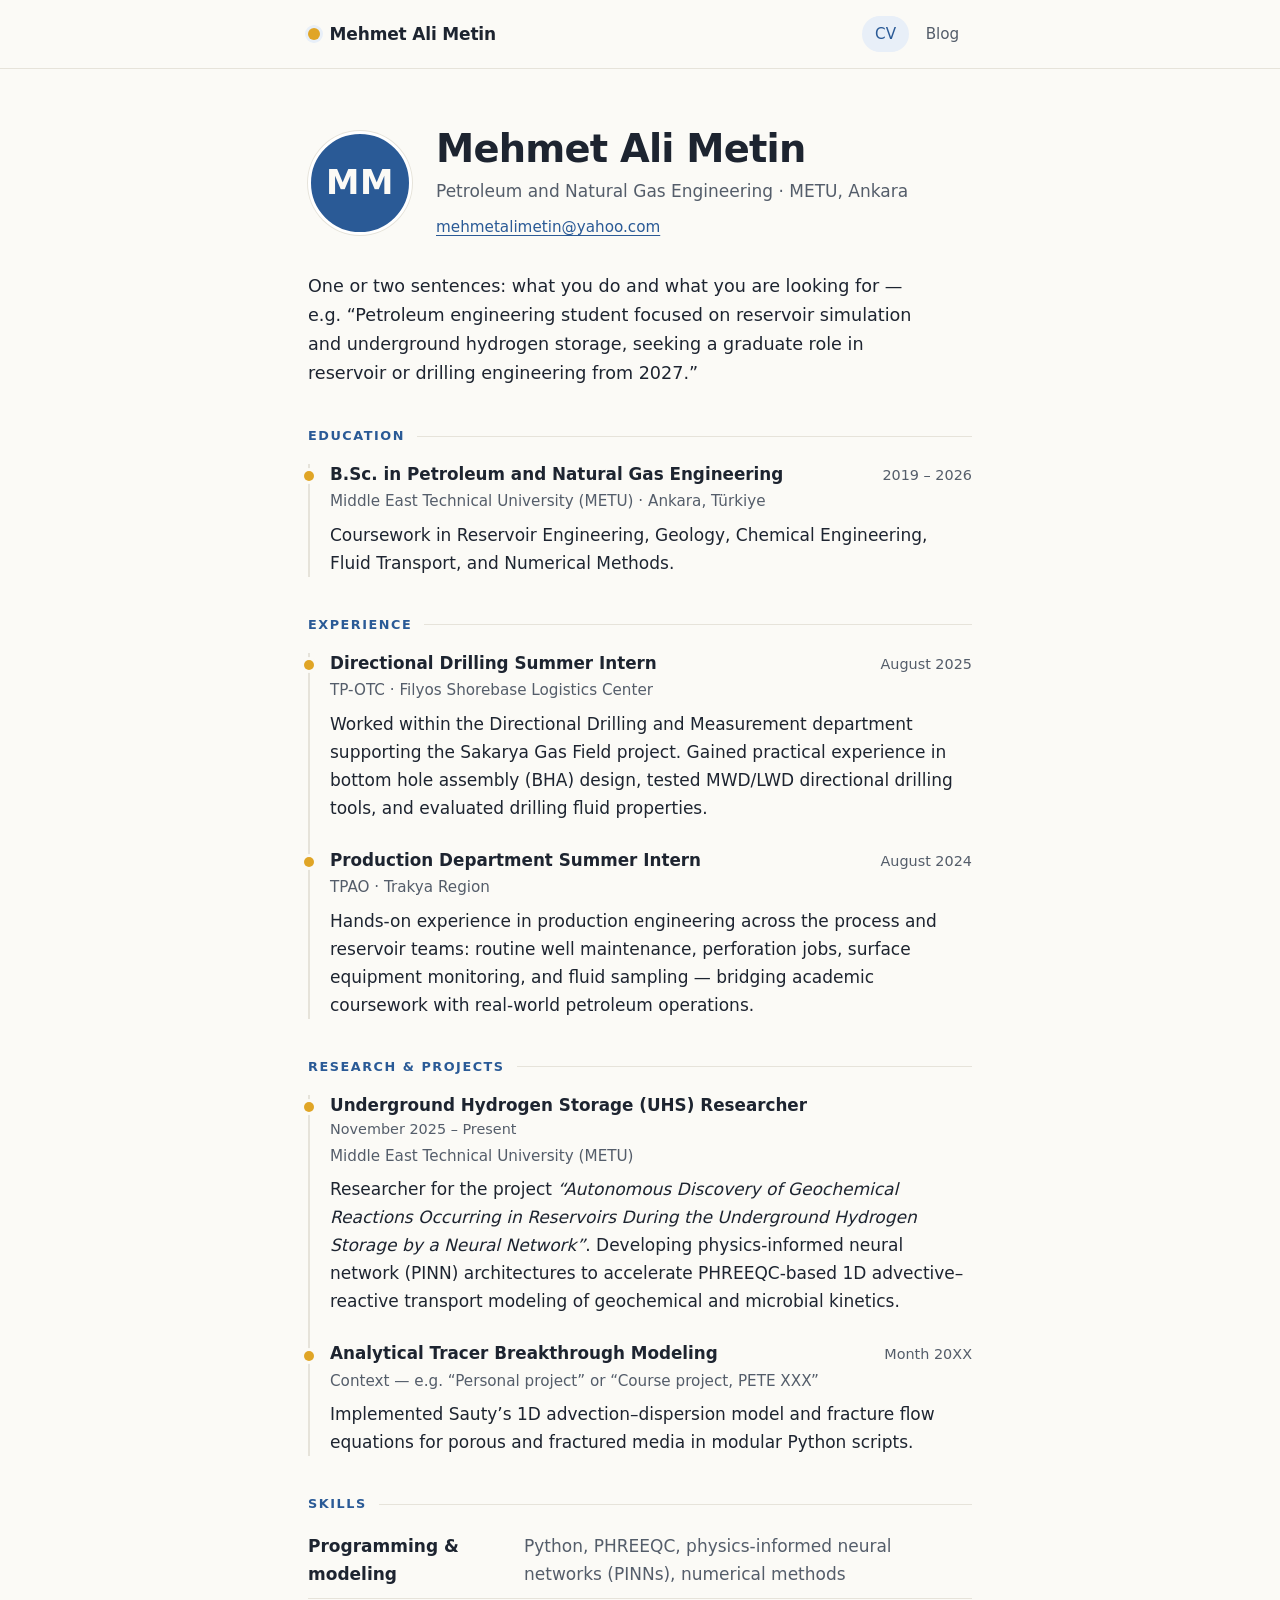
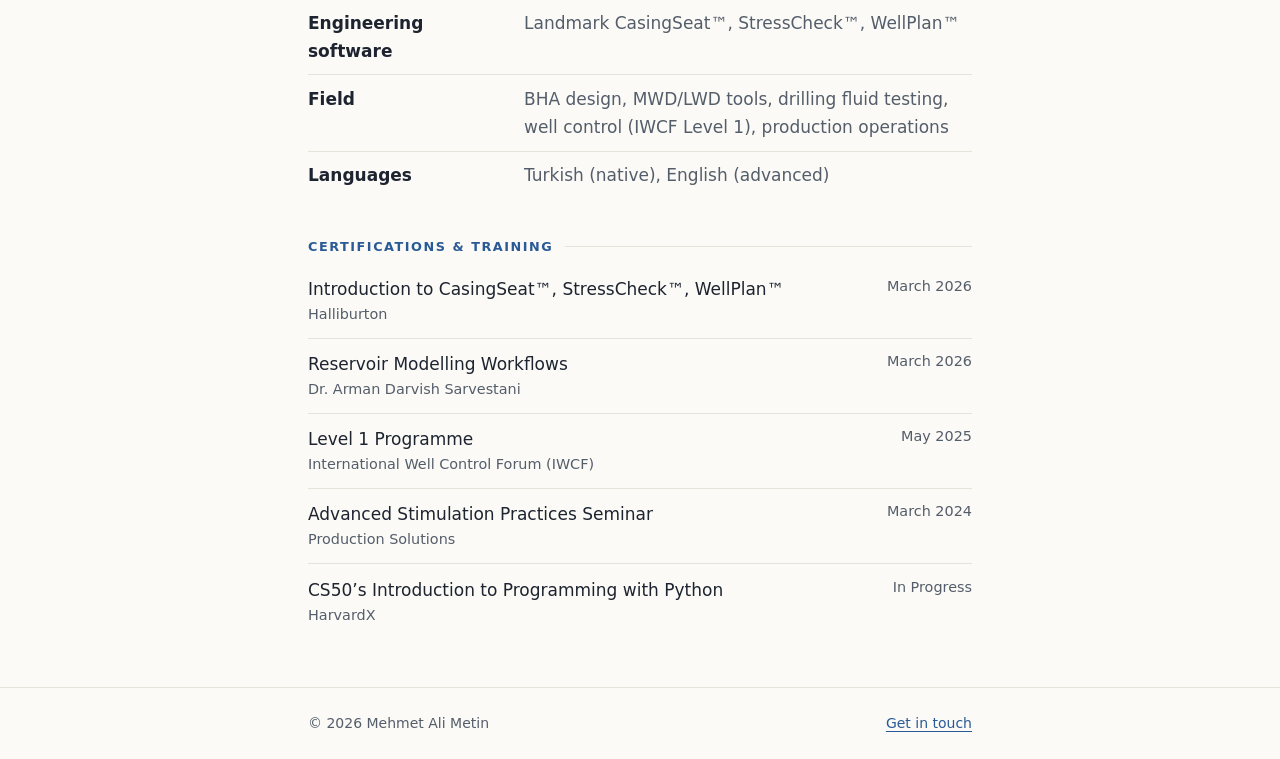
==== index.html @ e943f052 "Filled some of the placeholders" ====
<!DOCTYPE html>
<html lang="en">
<head>
  <meta charset="utf-8">
  <meta name="viewport" content="width=device-width, initial-scale=1">
  <title>Mehmet Ali Metin</title>
  <meta name="description" content="Mehmet Ali Metin — Petroleum and Natural Gas Engineering, METU. CV and blog.">
  <link rel="canonical" href="https://metinma.github.io/">
  <meta property="og:type" content="profile">
  <meta property="og:title" content="Mehmet Ali Metin">
  <meta property="og:description" content="Petroleum and Natural Gas Engineering, METU. CV and blog.">
  <meta property="og:url" content="https://metinma.github.io/">
  <meta property="og:site_name" content="Mehmet Ali Metin">
  <meta name="twitter:card" content="summary">
  <meta name="color-scheme" content="light dark">
  <meta name="theme-color" content="#fbfaf6" media="(prefers-color-scheme: light)">
  <meta name="theme-color" content="#10141b" media="(prefers-color-scheme: dark)">
  <link rel="icon" type="image/svg+xml" href="assets/icon.svg">
  <link rel="alternate" type="application/rss+xml" title="Mehmet Ali Metin — Blog" href="blog/feed.xml">
  <link rel="stylesheet" href="style.css">
</head>
<body>
  <a class="skip-link" href="#main">Skip to content</a>

  <header class="site-header">
    <div class="wrap">
      <a class="brand" href="./">Mehmet Ali Metin</a>
      <nav class="site-nav" aria-label="Main">
        <ul>
          <li><a href="./" aria-current="page">CV</a></li>
          <li><a href="blog/">Blog</a></li>
        </ul>
      </nav>
    </div>
  </header>

  <!--
    PLACEHOLDERS: every element with class="todo" still needs your
    information. The class has no visual effect; it only marks what is left.
    Fill the text in, then delete the word "todo" from its class.
    Search this file for "todo".
  -->

  <main id="main" class="wrap">

    <section class="profile" aria-label="Profile">
      <!-- TODO (photo): put a square headshot at assets/headshot.jpg, then
           replace the <div class="avatar ..."> below with:
           <img class="avatar" src="assets/headshot.jpg" alt="" width="104" height="104"> -->
      <div class="avatar avatar-initials todo" aria-hidden="true">MM</div>
      <div>
        <h1>Mehmet Ali Metin</h1>
        <p class="role">Petroleum and Natural Gas Engineering · METU, Ankara</p>
        <ul class="contact">
          <li><a href="mailto:mehmetalimetin@yahoo.com">mehmetalimetin@yahoo.com</a></li>
        </ul>
      </div>
    </section>

    <p class="summary todo">One or two sentences: what you do and what you are looking for — e.g. “Petroleum engineering student focused on reservoir simulation and underground hydrogen storage, seeking a graduate role in reservoir or drilling engineering from 2027.”</p>

    <section class="cv-section" id="education">
      <h2>Education</h2>
      <ol class="entries">
        <li class="entry">
          <div class="entry-head">
            <h3>B.Sc. in Petroleum and Natural Gas Engineering</h3>
            <span class="meta todo">2019 – 2026</span>
          </div>
          <p class="org">Middle East Technical University (METU) · Ankara, Türkiye</p>
          <p>Coursework in Reservoir Engineering, Geology, Chemical Engineering, Fluid Transport, and Numerical Methods.</p>
        </li>
      </ol>
    </section>

    <section class="cv-section" id="experience">
      <h2>Experience</h2>
      <ol class="entries">
        <li class="entry">
          <div class="entry-head">
            <h3>Directional Drilling Summer Intern</h3>
            <span class="meta">August 2025</span>
          </div>
          <p class="org">TP-OTC · Filyos Shorebase Logistics Center</p>
          <p>Worked within the Directional Drilling and Measurement department supporting the Sakarya Gas Field project. Gained practical experience in bottom hole assembly (BHA) design, tested MWD/LWD directional drilling tools, and evaluated drilling fluid properties.</p>
        </li>
        <li class="entry">
          <div class="entry-head">
            <h3>Production Department Summer Intern</h3>
            <span class="meta">August 2024</span>
          </div>
          <p class="org">TPAO · Trakya Region</p>
          <p>Hands-on experience in production engineering across the process and reservoir teams: routine well maintenance, perforation jobs, surface equipment monitoring, and fluid sampling — bridging academic coursework with real-world petroleum operations.</p>
        </li>
      </ol>
    </section>

    <section class="cv-section" id="research">
      <h2>Research &amp; Projects</h2>
      <ol class="entries">
        <li class="entry">
          <div class="entry-head">
            <h3>Underground Hydrogen Storage (UHS) Researcher</h3>
            <span class="meta todo">November 2025 – Present</span>
          </div>
          <p class="org">Middle East Technical University (METU)</p>
          <p>Researcher for the project <em>“Autonomous Discovery of Geochemical Reactions Occurring in Reservoirs During the Underground Hydrogen Storage by a Neural Network”</em>. Developing physics-informed neural network (PINN) architectures to accelerate PHREEQC-based 1D advective–reactive transport modeling of geochemical and microbial kinetics.</p>
        </li>
        <li class="entry">
          <div class="entry-head">
            <h3>Analytical Tracer Breakthrough Modeling</h3>
            <span class="meta todo">Month 20XX</span>
          </div>
          <p class="org todo">Context — e.g. “Personal project” or “Course project, PETE XXX”</p>
          <p>Implemented Sauty’s 1D advection–dispersion model and fracture flow equations for porous and fractured media in modular Python scripts.</p>
        </li>
      </ol>
    </section>

    <section class="cv-section" id="skills">
      <h2>Skills</h2>
      <!-- Pre-filled from the rest of this CV. Check, add, remove. -->
      <dl class="skills">
        <div>
          <dt>Programming &amp; modeling</dt>
          <dd>Python, PHREEQC, physics-informed neural networks (PINNs), numerical methods</dd>
        </div>
        <div>
          <dt>Engineering software</dt>
          <dd>Landmark CasingSeat™, StressCheck™, WellPlan™</dd>
        </div>
        <div>
          <dt>Field</dt>
          <dd>BHA design, MWD/LWD tools, drilling fluid testing, well control (IWCF Level 1), production operations</dd>
        </div>
        <div class="todo">
          <dt>Languages</dt>
          <dd>Turkish (native), English (advanced)</dd>
        </div>
      </dl>
    </section>

    <section class="cv-section" id="certifications">
      <h2>Certifications &amp; Training</h2>
      <ul class="plain-list">
        <li>
          <span>Introduction to CasingSeat™, StressCheck™, WellPlan™ <span class="sub">Halliburton</span></span>
          <span class="meta">March 2026</span>
        </li>
        <li>
          <span>Reservoir Modelling Workflows <span class="sub">Dr. Arman Darvish Sarvestani</span></span>
          <span class="meta">March 2026</span>
        </li>
        <li>
          <span>Level 1 Programme <span class="sub">International Well Control Forum (IWCF)</span></span>
          <span class="meta">May 2025</span>
        </li>
        <li>
          <span>Advanced Stimulation Practices Seminar <span class="sub">Production Solutions</span></span>
          <span class="meta">March 2024</span>
        </li>
        <li>
          <span>CS50’s Introduction to Programming with Python <span class="sub">HarvardX</span></span>
          <span class="meta">In Progress</span>
        </li>
      </ul>
    </section>

  </main>

  <footer class="site-footer">
    <div class="wrap">
      <p>© 2026 Mehmet Ali Metin</p>
      <p><a href="mailto:mehmetalimetin@yahoo.com">Get in touch</a></p>
    </div>
  </footer>
</body>
</html>
---- style.css ----
/* ==========================================================================
   Mehmet Ali Metin — personal site
   One stylesheet for every page. Plain CSS, no build step.

   Palette: taken from the sunflower-field photo.
     sky   — links, accents, headings rules
     sun   — small highlights (timeline dots, markers)
     paper/ink — warm neutrals for background and text
   Light and dark values follow the visitor's system setting.
   ========================================================================== */

:root {
  color-scheme: light dark;

  /* Light palette */
  --bg:        #fbfaf6;  /* warm paper */
  --surface:   #ffffff;
  --ink:       #1d2430;  /* main text */
  --muted:     #545d6a;  /* secondary text */
  --line:      #e6e3da;  /* borders, rules */
  --accent:    #2a5a96;  /* sky blue */
  --accent-bg: #e8eff8;  /* tinted sky for hovers/chips */
  --sun:       #e0a526;  /* sunflower gold */

  --font-sans: system-ui, -apple-system, "Segoe UI", Roboto, "Helvetica Neue", Arial, sans-serif;
  --font-serif: Charter, "Bitstream Charter", "Sitka Text", Cambria, Georgia, serif;
  --font-mono: ui-monospace, "SF Mono", Menlo, Consolas, monospace;

  --measure: 44rem;      /* max content width */
  --radius: 10px;
}

@media (prefers-color-scheme: dark) {
  :root {
    --bg:        #10141b;
    --surface:   #161c25;
    --ink:       #e6e9ee;
    --muted:     #9ba5b3;
    --line:      #273140;
    --accent:    #7fb0ec;
    --accent-bg: #1c2a3d;
    --sun:       #f2c14e;
  }
}

/* ---------- Base ---------- */

*, *::before, *::after { box-sizing: border-box; }

html {
  -webkit-text-size-adjust: 100%;
  text-size-adjust: 100%;
}

body {
  margin: 0;
  background: var(--bg);
  color: var(--ink);
  font-family: var(--font-sans);
  font-size: 1.0625rem;          /* 17px */
  line-height: 1.65;
  min-height: 100vh;
  display: flex;
  flex-direction: column;
}

img { max-width: 100%; height: auto; display: block; }

a {
  color: var(--accent);
  text-decoration-thickness: 1px;
  text-underline-offset: 0.18em;
}
a:hover { text-decoration-thickness: 2px; }

:focus-visible {
  outline: 2px solid var(--accent);
  outline-offset: 3px;
  border-radius: 3px;
}

h1, h2, h3 { line-height: 1.25; margin: 0; color: var(--ink); }

::selection { background: var(--sun); color: #1d2430; }

.skip-link {
  position: absolute;
  left: -999px;
  top: 0.5rem;
  background: var(--surface);
  padding: 0.5rem 0.75rem;
  border-radius: var(--radius);
}
.skip-link:focus { left: 0.5rem; }

/* ---------- Layout ---------- */

.wrap {
  width: 100%;
  max-width: var(--measure);
  margin-inline: auto;
  padding-inline: 1.25rem;
}

main { flex: 1; padding-block: 1rem 3rem; }

/* ---------- Site header / nav ---------- */

.site-header {
  border-bottom: 1px solid var(--line);
}

.site-header .wrap {
  display: flex;
  align-items: center;
  justify-content: space-between;
  gap: 1rem;
  padding-block: 1rem;
}

.brand {
  display: inline-flex;
  align-items: center;
  gap: 0.6rem;
  font-weight: 650;
  color: var(--ink);
  text-decoration: none;
  letter-spacing: -0.01em;
}
.brand::before {
  content: "";
  width: 0.75rem;
  height: 0.75rem;
  border-radius: 50%;
  background: var(--sun);
  box-shadow: 0 0 0 3px var(--accent-bg);
}

.site-nav ul {
  display: flex;
  gap: 0.25rem;
  list-style: none;
  margin: 0;
  padding: 0;
}

.site-nav a {
  display: block;
  padding: 0.35rem 0.8rem;
  border-radius: 999px;
  color: var(--muted);
  text-decoration: none;
  font-size: 0.95rem;
  font-weight: 500;
}
.site-nav a:hover { color: var(--ink); background: var(--accent-bg); }
.site-nav a[aria-current="page"] {
  color: var(--accent);
  background: var(--accent-bg);
}

/* ---------- Footer ---------- */

.site-footer {
  border-top: 1px solid var(--line);
  color: var(--muted);
  font-size: 0.875rem;
}
.site-footer .wrap {
  display: flex;
  flex-wrap: wrap;
  justify-content: space-between;
  gap: 0.5rem 1.5rem;
  padding-block: 1.5rem;
}
.site-footer p { margin: 0; }

/* ---------- CV: profile ---------- */

.profile {
  display: flex;
  align-items: center;
  gap: 1.5rem;
  padding-block: 2.5rem 1.5rem;
}

.avatar {
  width: 104px;
  height: 104px;
  border-radius: 50%;
  object-fit: cover;
  flex-shrink: 0;
  border: 3px solid var(--surface);
  box-shadow: 0 0 0 1px var(--line);
}

/* Fallback when there is no photo: initials on the brand colors */
.avatar-initials {
  display: grid;
  place-items: center;
  background: var(--accent);
  color: var(--bg);
  font-size: 2.1rem;
  font-weight: 700;
  letter-spacing: 0.02em;
}

.profile h1 {
  font-size: clamp(1.8rem, 5vw, 2.4rem);
  font-weight: 700;
  letter-spacing: -0.02em;
}

.profile .role {
  margin: 0.25rem 0 0.6rem;
  color: var(--muted);
}

.contact {
  display: flex;
  flex-wrap: wrap;
  gap: 0.25rem 1rem;
  list-style: none;
  margin: 0;
  padding: 0;
  font-size: 0.95rem;
}

.summary {
  margin: 0.5rem 0 0;
  font-size: 1.1rem;
  max-width: 38rem;
}

/* ---------- CV: sections ---------- */

.cv-section { margin-top: 2.5rem; }

.cv-section > h2,
.section-title {
  display: flex;
  align-items: center;
  gap: 0.75rem;
  font-size: 0.8rem;
  font-weight: 650;
  text-transform: uppercase;
  letter-spacing: 0.12em;
  color: var(--accent);
  margin-bottom: 1.25rem;
}
.cv-section > h2::after,
.section-title::after {
  content: "";
  flex: 1;
  height: 1px;
  background: var(--line);
}

/* Timeline of entries */
.entries {
  list-style: none;
  margin: 0;
  padding: 0 0 0 1.25rem;
  border-left: 2px solid var(--line);
}

.entry {
  position: relative;
  margin-bottom: 1.75rem;
}
.entry:last-child { margin-bottom: 0; }
.entry::before {
  content: "";
  position: absolute;
  left: calc(-1.25rem - 6px);
  top: 0.45rem;
  width: 10px;
  height: 10px;
  border-radius: 50%;
  background: var(--sun);
  box-shadow: 0 0 0 3px var(--bg);
}

.entry-head {
  display: flex;
  flex-wrap: wrap;
  justify-content: space-between;
  align-items: baseline;
  gap: 0.15rem 1rem;
}

.entry h3 { font-size: 1.05rem; font-weight: 650; }

.entry .meta {
  color: var(--muted);
  font-size: 0.9rem;
  white-space: nowrap;
}

.entry .org {
  margin: 0.1rem 0 0.4rem;
  color: var(--muted);
  font-size: 0.95rem;
}

.entry p { margin: 0.4rem 0 0; }

/* Certifications */
.plain-list {
  list-style: none;
  margin: 0;
  padding: 0;
}
.plain-list li {
  display: flex;
  flex-wrap: wrap;
  justify-content: space-between;
  gap: 0 1rem;
  padding-block: 0.7rem;
  border-bottom: 1px solid var(--line);
}
.plain-list li:first-child { padding-top: 0; }
.plain-list li:last-child { border-bottom: 0; }
.plain-list .meta { color: var(--muted); font-size: 0.9rem; white-space: nowrap; }
.plain-list .sub  { display: block; color: var(--muted); font-size: 0.9rem; }

/* Skills */
.skills { margin: 0; }
.skills > div {
  display: grid;
  grid-template-columns: 12rem 1fr;
  gap: 0.25rem 1.5rem;
  padding-block: 0.6rem;
  border-bottom: 1px solid var(--line);
}
.skills > div:first-child { padding-top: 0; }
.skills > div:last-child { border-bottom: 0; }
.skills dt { font-weight: 600; }
.skills dd { margin: 0; color: var(--muted); }

/* ---------- Blog: index ---------- */

.page-intro { padding-block: 2.5rem 0.5rem; }
.page-intro h1 {
  font-size: clamp(1.8rem, 5vw, 2.4rem);
  letter-spacing: -0.02em;
}
.page-intro p { color: var(--muted); margin: 0.5rem 0 0; }

.post-list {
  list-style: none;
  margin: 2rem 0 0;
  padding: 0;
}

.post-card {
  display: block;
  padding: 1.1rem 1.25rem;
  margin-bottom: 0.9rem;
  background: var(--surface);
  border: 1px solid var(--line);
  border-radius: var(--radius);
  color: inherit;
  text-decoration: none;
  transition: border-color 0.15s ease, transform 0.15s ease;
}
.post-card:hover {
  border-color: var(--accent);
  transform: translateY(-1px);
}
.post-card h2 {
  font-size: 1.15rem;
  font-weight: 650;
  color: var(--accent);
}
.post-card time { display: block; color: var(--muted); font-size: 0.875rem; margin-top: 0.15rem; }
.post-card p { margin: 0.5rem 0 0; color: var(--muted); }

/* ---------- Blog: post ---------- */

.post-header { padding-block: 2.5rem 1.5rem; border-bottom: 1px solid var(--line); }
.post-header h1 {
  font-size: clamp(1.8rem, 5.5vw, 2.6rem);
  letter-spacing: -0.02em;
}
.post-header .meta { color: var(--muted); margin: 0.6rem 0 0; font-size: 0.95rem; }

.prose {
  font-family: var(--font-serif);
  font-size: 1.15rem;
  line-height: 1.75;
  padding-top: 1.5rem;
  overflow-wrap: break-word;
}
.prose > * { margin-block: 0; }
.prose > * + * { margin-top: 1.1em; }
.prose h2, .prose h3 {
  font-family: var(--font-sans);
  margin-top: 2em;
}
.prose h2 { font-size: 1.4rem; }
.prose h3 { font-size: 1.15rem; }
.prose li + li { margin-top: 0.35em; }
.prose blockquote {
  margin-inline: 0;
  padding: 0.2em 0 0.2em 1.1em;
  border-left: 3px solid var(--sun);
  color: var(--muted);
  font-style: italic;
}
.prose code {
  font-family: var(--font-mono);
  font-size: 0.85em;
  background: var(--accent-bg);
  padding: 0.1em 0.35em;
  border-radius: 4px;
}
.prose pre {
  font-family: var(--font-mono);
  font-size: 0.85rem;
  line-height: 1.55;
  background: var(--surface);
  border: 1px solid var(--line);
  border-radius: var(--radius);
  padding: 1rem;
  overflow-x: auto;
}
.prose pre code { background: none; padding: 0; font-size: inherit; }
.prose img, .prose figure { margin-inline: 0; border-radius: var(--radius); }
.prose figcaption { color: var(--muted); font-size: 0.9rem; font-family: var(--font-sans); margin-top: 0.4rem; }
.prose hr { border: 0; border-top: 1px solid var(--line); margin-block: 2em; }

.back-link {
  display: inline-block;
  margin-top: 3rem;
  font-size: 0.95rem;
  text-decoration: none;
}
.back-link:hover { text-decoration: underline; }

/* ---------- Small screens ---------- */

@media (max-width: 560px) {
  body { font-size: 1rem; }
  .profile {
    flex-direction: column;
    align-items: flex-start;
    gap: 1rem;
    padding-top: 2rem;
  }
  .avatar { width: 88px; height: 88px; }
  .avatar-initials { font-size: 1.8rem; }
  .entry .meta, .plain-list .meta { white-space: normal; }
  .plain-list li { flex-direction: column; }
  .skills > div { grid-template-columns: 1fr; }
  .prose { font-size: 1.08rem; }
}

/* ---------- 404 ---------- */

.not-found { padding-block: 4rem; }
.not-found .code {
  font-size: 0.85rem;
  font-weight: 650;
  letter-spacing: 0.12em;
  color: var(--accent);
  margin: 0 0 0.5rem;
}
.not-found h1 { font-size: clamp(1.8rem, 5vw, 2.4rem); letter-spacing: -0.02em; }
.not-found p { color: var(--muted); }

.feed-link { font-size: 0.9rem; }

/* ---------- Motion preference ---------- */

@media (prefers-reduced-motion: reduce) {
  * { transition: none !important; }
}

/* ---------- Print (CV as PDF) ---------- */

@media print {
  :root {
    --bg: #fff; --surface: #fff; --ink: #000; --muted: #333;
    --line: #ccc; --accent: #000; --accent-bg: #fff; --sun: #888;
  }
  body { font-size: 10.5pt; }
  .site-header, .site-footer, .skip-link { display: none; }
  .avatar-initials { background: #fff; color: #000; border: 1px solid #000; }
  .wrap { max-width: none; padding: 0; }
  main { padding: 0; }
  .profile { padding-top: 0; }
  .cv-section { margin-top: 1.25rem; }
  .cv-section > h2 { break-after: avoid; }
  .entry { break-inside: avoid; }
  a { color: inherit; text-decoration: none; }
}
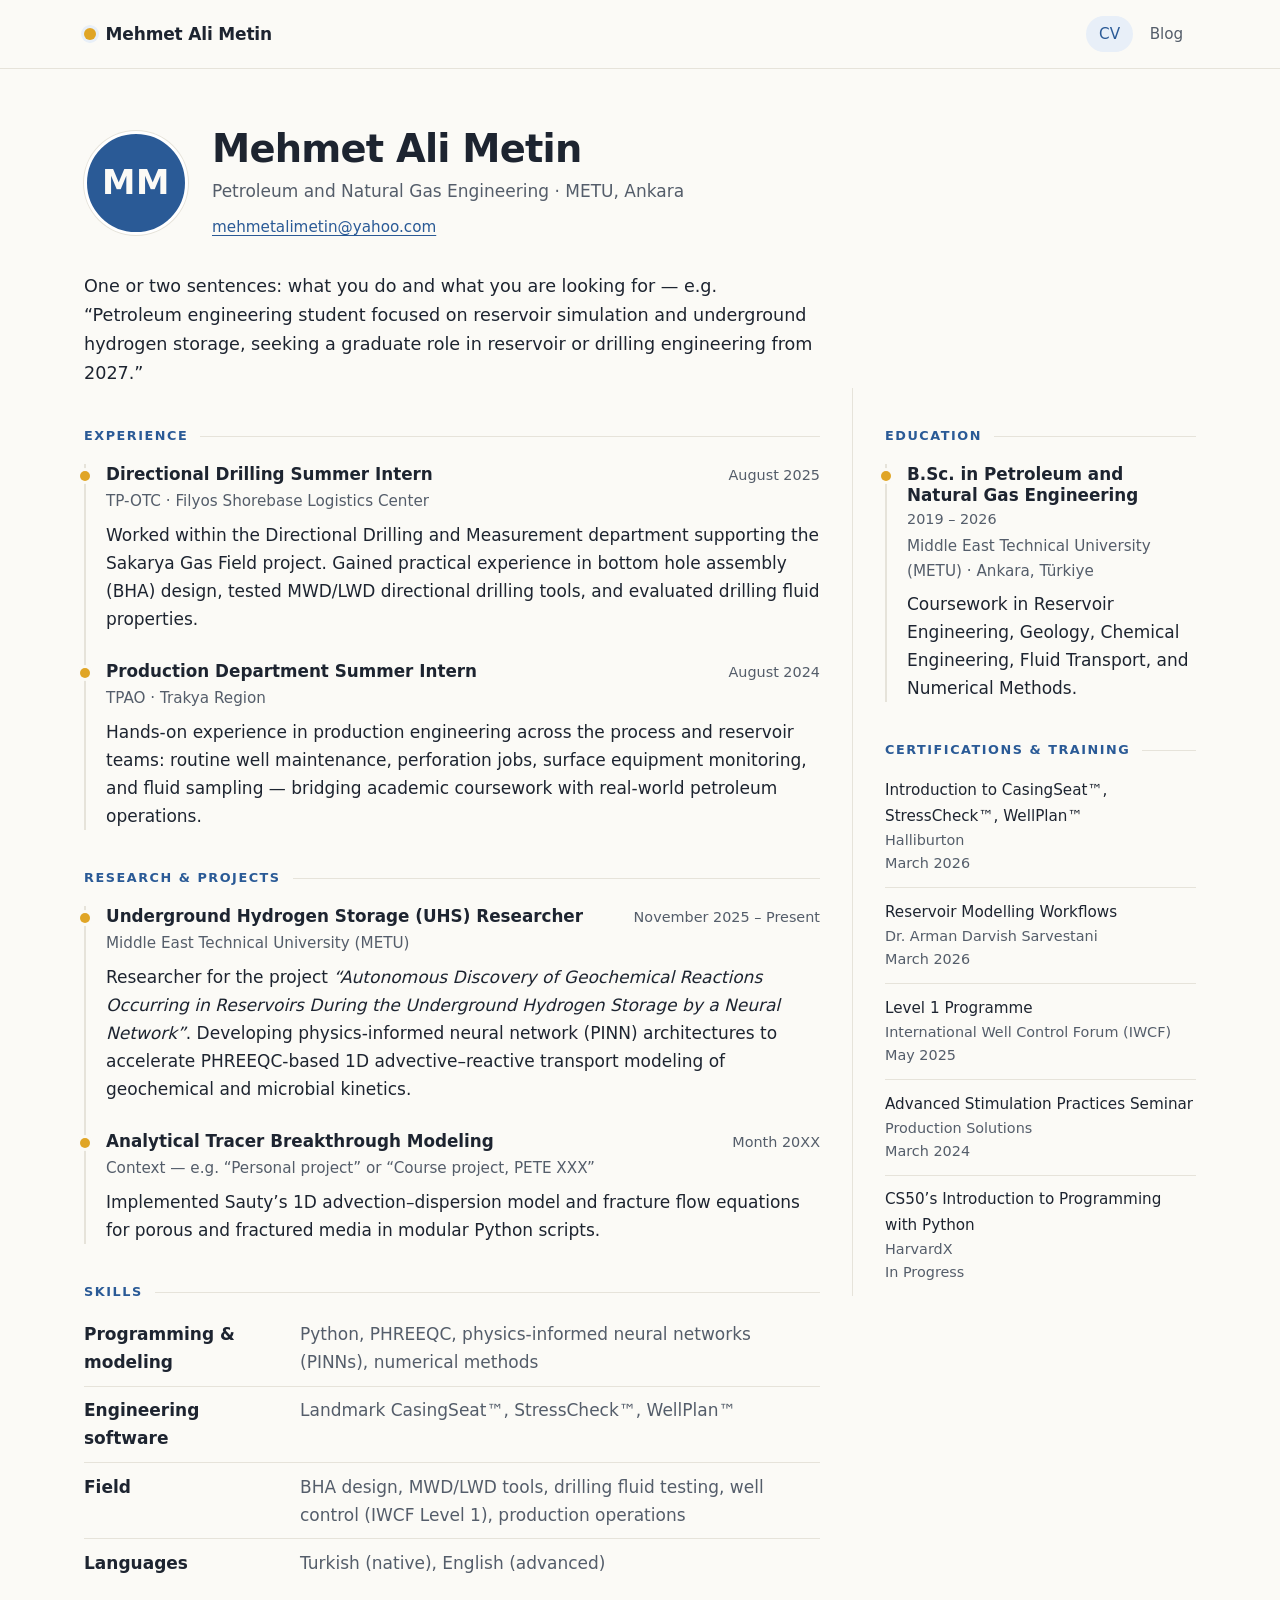
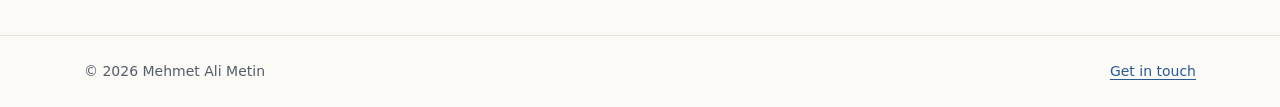
==== commit 93022efe: "Two-column CV on wide screens and a one-page print layout - From 960px wide: main column (Experience" ====
--- a/index.html
+++ b/index.html
@@ -19,7 +19,7 @@
   <link rel="alternate" type="application/rss+xml" title="Mehmet Ali Metin — Blog" href="blog/feed.xml">
   <link rel="stylesheet" href="style.css">
 </head>
-<body>
+<body class="page-cv">
   <a class="skip-link" href="#main">Skip to content</a>
 
   <header class="site-header">
@@ -59,112 +59,120 @@
 
     <p class="summary todo">One or two sentences: what you do and what you are looking for — e.g. “Petroleum engineering student focused on reservoir simulation and underground hydrogen storage, seeking a graduate role in reservoir or drilling engineering from 2027.”</p>
 
-    <section class="cv-section" id="education">
-      <h2>Education</h2>
-      <ol class="entries">
-        <li class="entry">
-          <div class="entry-head">
-            <h3>B.Sc. in Petroleum and Natural Gas Engineering</h3>
-            <span class="meta todo">2019 – 2026</span>
-          </div>
-          <p class="org">Middle East Technical University (METU) · Ankara, Türkiye</p>
-          <p>Coursework in Reservoir Engineering, Geology, Chemical Engineering, Fluid Transport, and Numerical Methods.</p>
-        </li>
-      </ol>
-    </section>
+    <div class="cv-body">
+      <div class="cv-main">
 
-    <section class="cv-section" id="experience">
-      <h2>Experience</h2>
-      <ol class="entries">
-        <li class="entry">
-          <div class="entry-head">
-            <h3>Directional Drilling Summer Intern</h3>
-            <span class="meta">August 2025</span>
-          </div>
-          <p class="org">TP-OTC · Filyos Shorebase Logistics Center</p>
-          <p>Worked within the Directional Drilling and Measurement department supporting the Sakarya Gas Field project. Gained practical experience in bottom hole assembly (BHA) design, tested MWD/LWD directional drilling tools, and evaluated drilling fluid properties.</p>
-        </li>
-        <li class="entry">
-          <div class="entry-head">
-            <h3>Production Department Summer Intern</h3>
-            <span class="meta">August 2024</span>
-          </div>
-          <p class="org">TPAO · Trakya Region</p>
-          <p>Hands-on experience in production engineering across the process and reservoir teams: routine well maintenance, perforation jobs, surface equipment monitoring, and fluid sampling — bridging academic coursework with real-world petroleum operations.</p>
-        </li>
-      </ol>
-    </section>
+        <section class="cv-section" id="experience">
+          <h2>Experience</h2>
+          <ol class="entries">
+            <li class="entry">
+              <div class="entry-head">
+                <h3>Directional Drilling Summer Intern</h3>
+                <span class="meta">August 2025</span>
+              </div>
+              <p class="org">TP-OTC · Filyos Shorebase Logistics Center</p>
+              <p>Worked within the Directional Drilling and Measurement department supporting the Sakarya Gas Field project. Gained practical experience in bottom hole assembly (BHA) design, tested MWD/LWD directional drilling tools, and evaluated drilling fluid properties.</p>
+            </li>
+            <li class="entry">
+              <div class="entry-head">
+                <h3>Production Department Summer Intern</h3>
+                <span class="meta">August 2024</span>
+              </div>
+              <p class="org">TPAO · Trakya Region</p>
+              <p>Hands-on experience in production engineering across the process and reservoir teams: routine well maintenance, perforation jobs, surface equipment monitoring, and fluid sampling — bridging academic coursework with real-world petroleum operations.</p>
+            </li>
+          </ol>
+        </section>
 
-    <section class="cv-section" id="research">
-      <h2>Research &amp; Projects</h2>
-      <ol class="entries">
-        <li class="entry">
-          <div class="entry-head">
-            <h3>Underground Hydrogen Storage (UHS) Researcher</h3>
-            <span class="meta todo">November 2025 – Present</span>
-          </div>
-          <p class="org">Middle East Technical University (METU)</p>
-          <p>Researcher for the project <em>“Autonomous Discovery of Geochemical Reactions Occurring in Reservoirs During the Underground Hydrogen Storage by a Neural Network”</em>. Developing physics-informed neural network (PINN) architectures to accelerate PHREEQC-based 1D advective–reactive transport modeling of geochemical and microbial kinetics.</p>
-        </li>
-        <li class="entry">
-          <div class="entry-head">
-            <h3>Analytical Tracer Breakthrough Modeling</h3>
-            <span class="meta todo">Month 20XX</span>
-          </div>
-          <p class="org todo">Context — e.g. “Personal project” or “Course project, PETE XXX”</p>
-          <p>Implemented Sauty’s 1D advection–dispersion model and fracture flow equations for porous and fractured media in modular Python scripts.</p>
-        </li>
-      </ol>
-    </section>
+        <section class="cv-section" id="research">
+          <h2>Research &amp; Projects</h2>
+          <ol class="entries">
+            <li class="entry">
+              <div class="entry-head">
+                <h3>Underground Hydrogen Storage (UHS) Researcher</h3>
+                <span class="meta todo">November 2025 – Present</span>
+              </div>
+              <p class="org">Middle East Technical University (METU)</p>
+              <p>Researcher for the project <em>“Autonomous Discovery of Geochemical Reactions Occurring in Reservoirs During the Underground Hydrogen Storage by a Neural Network”</em>. Developing physics-informed neural network (PINN) architectures to accelerate PHREEQC-based 1D advective–reactive transport modeling of geochemical and microbial kinetics.</p>
+            </li>
+            <li class="entry">
+              <div class="entry-head">
+                <h3>Analytical Tracer Breakthrough Modeling</h3>
+                <span class="meta todo">Month 20XX</span>
+              </div>
+              <p class="org todo">Context — e.g. “Personal project” or “Course project, PETE XXX”</p>
+              <p>Implemented Sauty’s 1D advection–dispersion model and fracture flow equations for porous and fractured media in modular Python scripts.</p>
+            </li>
+          </ol>
+        </section>
 
-    <section class="cv-section" id="skills">
-      <h2>Skills</h2>
-      <!-- Pre-filled from the rest of this CV. Check, add, remove. -->
-      <dl class="skills">
-        <div>
-          <dt>Programming &amp; modeling</dt>
-          <dd>Python, PHREEQC, physics-informed neural networks (PINNs), numerical methods</dd>
-        </div>
-        <div>
-          <dt>Engineering software</dt>
-          <dd>Landmark CasingSeat™, StressCheck™, WellPlan™</dd>
-        </div>
-        <div>
-          <dt>Field</dt>
-          <dd>BHA design, MWD/LWD tools, drilling fluid testing, well control (IWCF Level 1), production operations</dd>
-        </div>
-        <div class="todo">
-          <dt>Languages</dt>
-          <dd>Turkish (native), English (advanced)</dd>
-        </div>
-      </dl>
-    </section>
+        <section class="cv-section" id="skills">
+          <h2>Skills</h2>
+          <!-- Pre-filled from the rest of this CV. Check, add, remove. -->
+          <dl class="skills">
+            <div>
+              <dt>Programming &amp; modeling</dt>
+              <dd>Python, PHREEQC, physics-informed neural networks (PINNs), numerical methods</dd>
+            </div>
+            <div>
+              <dt>Engineering software</dt>
+              <dd>Landmark CasingSeat™, StressCheck™, WellPlan™</dd>
+            </div>
+            <div>
+              <dt>Field</dt>
+              <dd>BHA design, MWD/LWD tools, drilling fluid testing, well control (IWCF Level 1), production operations</dd>
+            </div>
+            <div class="todo">
+              <dt>Languages</dt>
+              <dd>Turkish (native), English (advanced)</dd>
+            </div>
+          </dl>
+        </section>
+      </div>
 
-    <section class="cv-section" id="certifications">
-      <h2>Certifications &amp; Training</h2>
-      <ul class="plain-list">
-        <li>
-          <span>Introduction to CasingSeat™, StressCheck™, WellPlan™ <span class="sub">Halliburton</span></span>
-          <span class="meta">March 2026</span>
-        </li>
-        <li>
-          <span>Reservoir Modelling Workflows <span class="sub">Dr. Arman Darvish Sarvestani</span></span>
-          <span class="meta">March 2026</span>
-        </li>
-        <li>
-          <span>Level 1 Programme <span class="sub">International Well Control Forum (IWCF)</span></span>
-          <span class="meta">May 2025</span>
-        </li>
-        <li>
-          <span>Advanced Stimulation Practices Seminar <span class="sub">Production Solutions</span></span>
-          <span class="meta">March 2024</span>
-        </li>
-        <li>
-          <span>CS50’s Introduction to Programming with Python <span class="sub">HarvardX</span></span>
-          <span class="meta">In Progress</span>
-        </li>
-      </ul>
-    </section>
+      <aside class="cv-side" aria-label="Education and certifications">
+
+        <section class="cv-section" id="education">
+          <h2>Education</h2>
+          <ol class="entries">
+            <li class="entry">
+              <div class="entry-head">
+                <h3>B.Sc. in Petroleum and Natural Gas Engineering</h3>
+                <span class="meta todo">2019 – 2026</span>
+              </div>
+              <p class="org">Middle East Technical University (METU) · Ankara, Türkiye</p>
+              <p>Coursework in Reservoir Engineering, Geology, Chemical Engineering, Fluid Transport, and Numerical Methods.</p>
+            </li>
+          </ol>
+        </section>
+
+        <section class="cv-section" id="certifications">
+          <h2>Certifications &amp; Training</h2>
+          <ul class="plain-list">
+            <li>
+              <span>Introduction to CasingSeat™, StressCheck™, WellPlan™ <span class="sub">Halliburton</span></span>
+              <span class="meta">March 2026</span>
+            </li>
+            <li>
+              <span>Reservoir Modelling Workflows <span class="sub">Dr. Arman Darvish Sarvestani</span></span>
+              <span class="meta">March 2026</span>
+            </li>
+            <li>
+              <span>Level 1 Programme <span class="sub">International Well Control Forum (IWCF)</span></span>
+              <span class="meta">May 2025</span>
+            </li>
+            <li>
+              <span>Advanced Stimulation Practices Seminar <span class="sub">Production Solutions</span></span>
+              <span class="meta">March 2024</span>
+            </li>
+            <li>
+              <span>CS50’s Introduction to Programming with Python <span class="sub">HarvardX</span></span>
+              <span class="meta">In Progress</span>
+            </li>
+          </ul>
+        </section>
+      </aside>
+    </div>
 
   </main>
 
--- a/style.css
+++ b/style.css
@@ -337,6 +337,42 @@
 .skills > div:last-child { border-bottom: 0; }
 .skills dt { font-weight: 600; }
 .skills dd { margin: 0; color: var(--muted); }
+
+/* ---------- CV: two-column layout ----------
+   Phones and narrow windows: one column, sections in reading order
+   (Education, Experience, Research, Skills, Certifications).
+   Wide screens and print: main column (Experience, Research, Skills) beside
+   a sidebar (Education, Certifications). */
+
+.cv-body { display: flex; flex-direction: column; }
+.cv-main, .cv-side { display: contents; }
+#education      { order: 1; }
+#experience     { order: 2; }
+#research       { order: 3; }
+#skills         { order: 4; }
+#certifications { order: 5; }
+
+/* Sidebar content stacks instead of sitting side by side */
+.cv-side .plain-list li { flex-direction: column; }
+.cv-side .plain-list li { font-size: 0.95rem; }
+.cv-side .entry .meta { white-space: normal; }
+
+@media (min-width: 960px) {
+  .page-cv .wrap { max-width: 72rem; }
+  .cv-body {
+    display: grid;
+    grid-template-columns: minmax(0, 1fr) 20rem;
+    gap: 0 3.5rem;
+    align-items: start;
+  }
+  .cv-main, .cv-side { display: block; }
+  .cv-side {
+    border-left: 1px solid var(--line);
+    padding-left: 2rem;
+    margin-left: -1.5rem;
+  }
+  .summary { max-width: 46rem; }
+}
 
 /* ---------- Blog: index ---------- */
 
@@ -477,21 +513,48 @@
   * { transition: none !important; }
 }
 
-/* ---------- Print (CV as PDF) ---------- */
+/* ---------- Print (CV as PDF): one A4 page, two columns ---------- */
+
+@page { size: A4; margin: 12mm 13mm; }
 
 @media print {
+  .skills > div { grid-template-columns: 11rem 1fr; }
   :root {
     --bg: #fff; --surface: #fff; --ink: #000; --muted: #333;
-    --line: #ccc; --accent: #000; --accent-bg: #fff; --sun: #888;
+    --line: #bbb; --accent: #000; --accent-bg: #fff; --sun: #777;
   }
-  body { font-size: 10.5pt; }
+  html { font-size: 9.2pt; }
+  body { font-size: 1rem; line-height: 1.42; min-height: 0; display: block; }
   .site-header, .site-footer, .skip-link { display: none; }
-  .avatar-initials { background: #fff; color: #000; border: 1px solid #000; }
-  .wrap { max-width: none; padding: 0; }
+  .wrap, .page-cv .wrap { max-width: none; padding: 0; }
   main { padding: 0; }
-  .profile { padding-top: 0; }
-  .cv-section { margin-top: 1.25rem; }
-  .cv-section > h2 { break-after: avoid; }
-  .entry { break-inside: avoid; }
   a { color: inherit; text-decoration: none; }
-}
+
+  .profile { padding: 0 0 0.6rem; gap: 1.1rem; flex-direction: row; align-items: center; }
+  .avatar { width: 64px; height: 64px; border: 0; box-shadow: none; }
+  .avatar-initials { background: #fff; color: #000; border: 1px solid #000; font-size: 1.5rem; }
+  .profile h1 { font-size: 2rem; }
+  .profile .role { margin: 0.1rem 0 0.2rem; }
+  .summary { font-size: 1.05rem; max-width: none; margin: 0; }
+
+  .cv-body {
+    display: grid;
+    grid-template-columns: minmax(0, 1fr) 33%;
+    gap: 0 1.6rem;
+    align-items: start;
+  }
+  .cv-main, .cv-side { display: block; }
+  .cv-side { border-left: 1px solid var(--line); padding-left: 1.1rem; margin-left: -0.5rem; }
+
+  .cv-section { margin-top: 1rem; }
+  .cv-section > h2 { margin-bottom: 0.55rem; font-size: 0.85rem; break-after: avoid; }
+  .entries { padding-left: 0.9rem; }
+  .entry { margin-bottom: 0.8rem; break-inside: avoid; }
+  .entry::before { left: calc(-0.9rem - 5px); top: 0.35rem; width: 8px; height: 8px; box-shadow: none; }
+  .entry h3 { font-size: 1.05rem; }
+  .entry .org { margin: 0 0 0.15rem; font-size: 0.95rem; }
+  .entry p { margin-top: 0.15rem; }
+  .entry .meta, .plain-list .meta, .plain-list .sub { font-size: 0.9rem; }
+
+  .skills > div, .plain-list li { padding-block: 0.35rem; }
+}
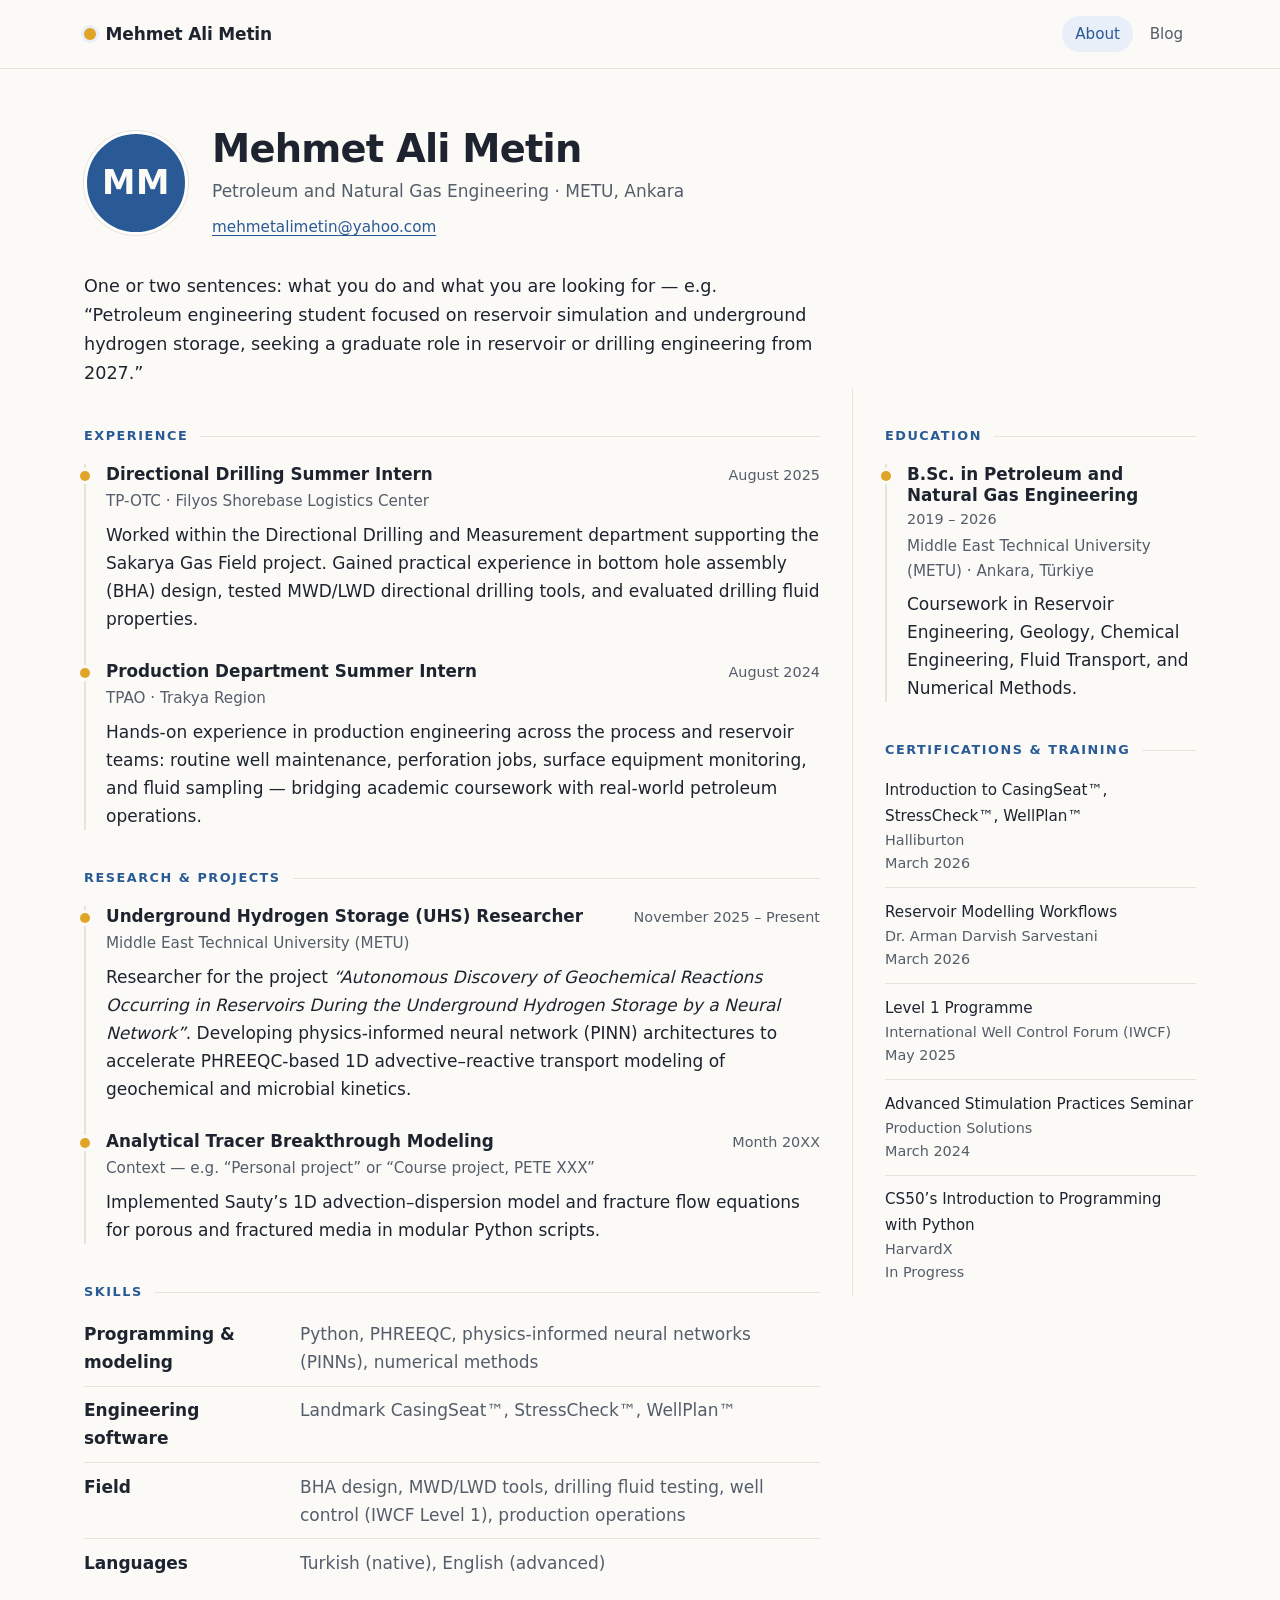
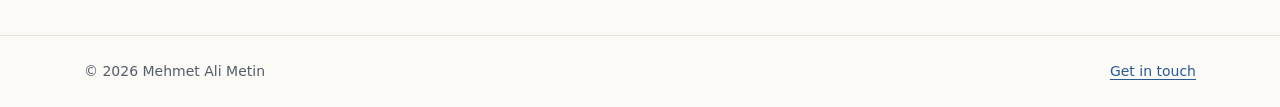
==== commit 72ef3768: "Rename the CV page to About in the menu The page is laid out as a CV but serves as the site's About " ====
--- a/index.html
+++ b/index.html
@@ -27,7 +27,7 @@
       <a class="brand" href="./">Mehmet Ali Metin</a>
       <nav class="site-nav" aria-label="Main">
         <ul>
-          <li><a href="./" aria-current="page">CV</a></li>
+          <li><a href="./" aria-current="page">About</a></li>
           <li><a href="blog/">Blog</a></li>
         </ul>
       </nav>
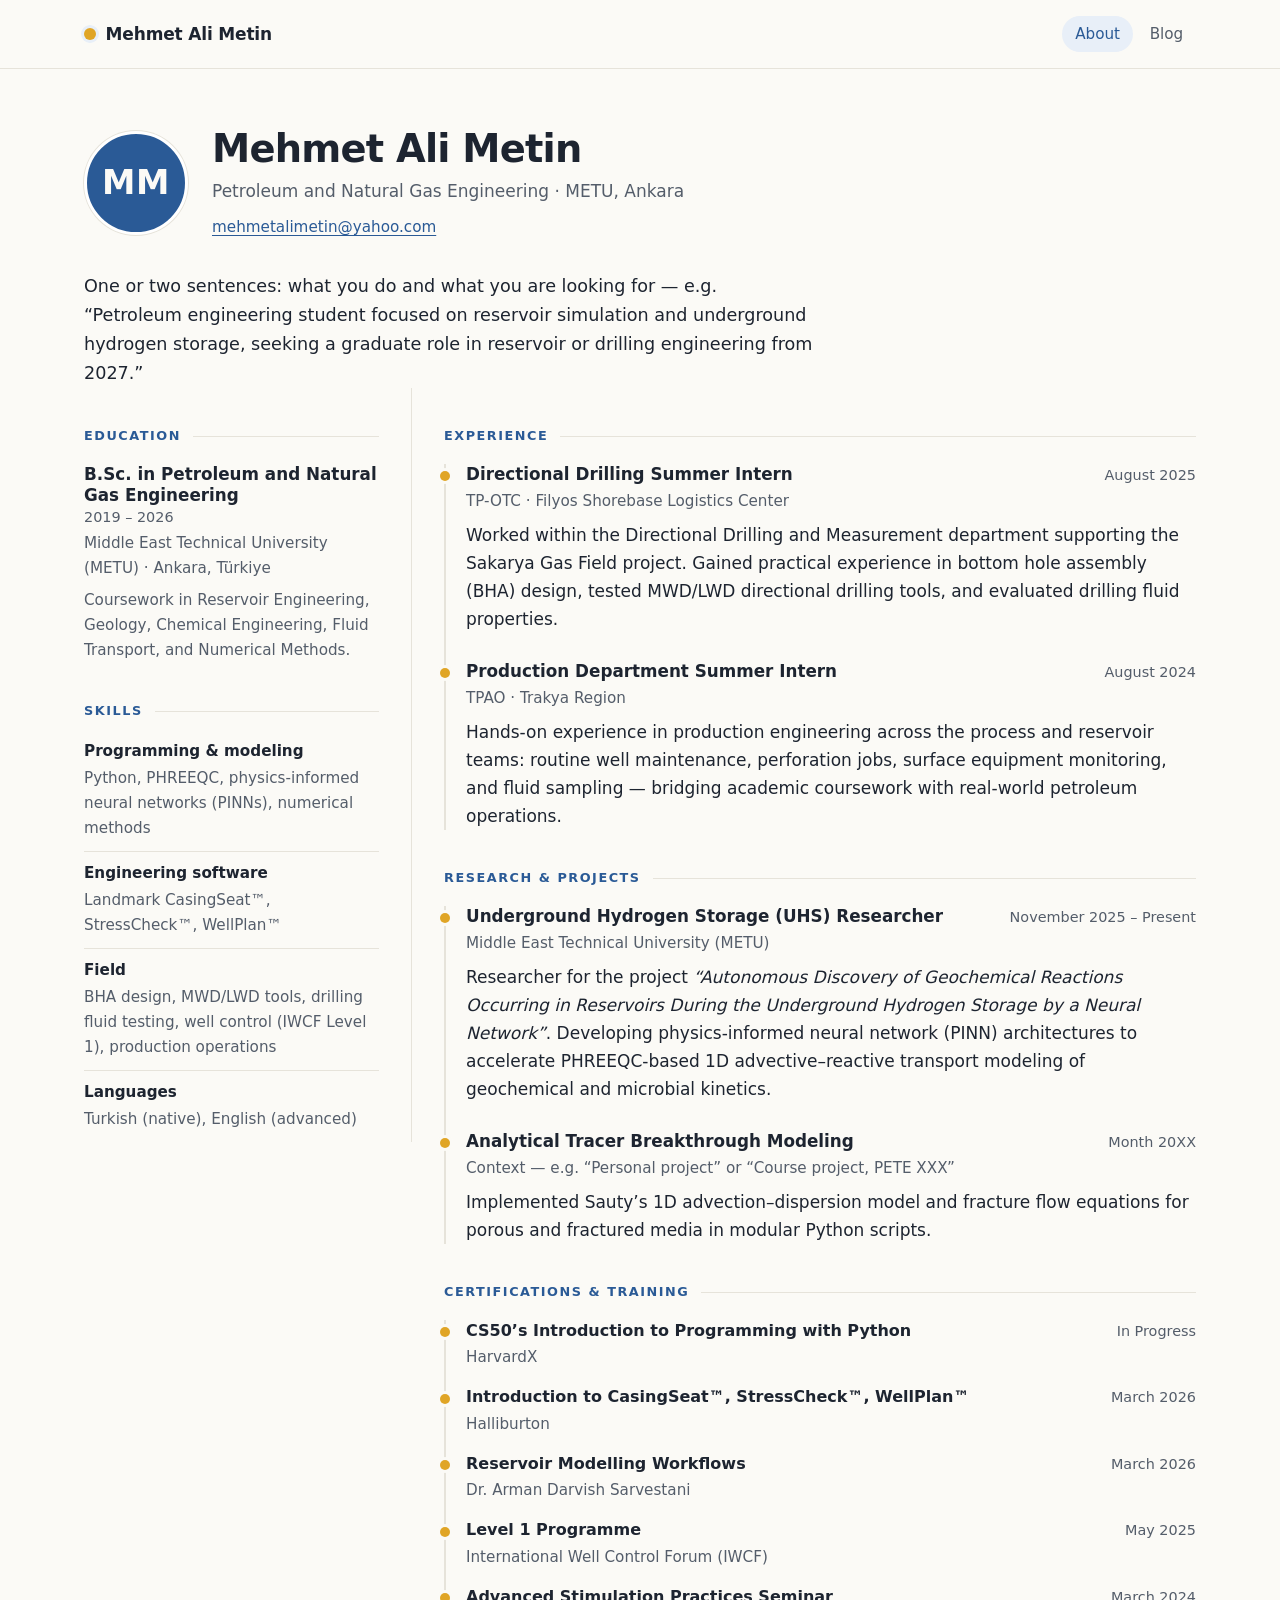
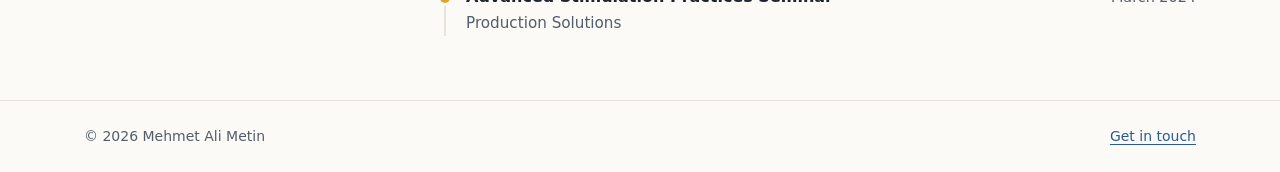
==== commit e7507235: "Swap Skills and Certifications; move the sidebar to the left - Main column is now one timeline: Expe" ====
--- a/index.html
+++ b/index.html
@@ -60,48 +60,18 @@
     <p class="summary todo">One or two sentences: what you do and what you are looking for — e.g. “Petroleum engineering student focused on reservoir simulation and underground hydrogen storage, seeking a graduate role in reservoir or drilling engineering from 2027.”</p>
 
     <div class="cv-body">
-      <div class="cv-main">
-
-        <section class="cv-section" id="experience">
-          <h2>Experience</h2>
+      <aside class="cv-side" aria-label="Education and skills">
+
+        <section class="cv-section" id="education">
+          <h2>Education</h2>
           <ol class="entries">
             <li class="entry">
               <div class="entry-head">
-                <h3>Directional Drilling Summer Intern</h3>
-                <span class="meta">August 2025</span>
-              </div>
-              <p class="org">TP-OTC · Filyos Shorebase Logistics Center</p>
-              <p>Worked within the Directional Drilling and Measurement department supporting the Sakarya Gas Field project. Gained practical experience in bottom hole assembly (BHA) design, tested MWD/LWD directional drilling tools, and evaluated drilling fluid properties.</p>
-            </li>
-            <li class="entry">
-              <div class="entry-head">
-                <h3>Production Department Summer Intern</h3>
-                <span class="meta">August 2024</span>
-              </div>
-              <p class="org">TPAO · Trakya Region</p>
-              <p>Hands-on experience in production engineering across the process and reservoir teams: routine well maintenance, perforation jobs, surface equipment monitoring, and fluid sampling — bridging academic coursework with real-world petroleum operations.</p>
-            </li>
-          </ol>
-        </section>
-
-        <section class="cv-section" id="research">
-          <h2>Research &amp; Projects</h2>
-          <ol class="entries">
-            <li class="entry">
-              <div class="entry-head">
-                <h3>Underground Hydrogen Storage (UHS) Researcher</h3>
-                <span class="meta todo">November 2025 – Present</span>
-              </div>
-              <p class="org">Middle East Technical University (METU)</p>
-              <p>Researcher for the project <em>“Autonomous Discovery of Geochemical Reactions Occurring in Reservoirs During the Underground Hydrogen Storage by a Neural Network”</em>. Developing physics-informed neural network (PINN) architectures to accelerate PHREEQC-based 1D advective–reactive transport modeling of geochemical and microbial kinetics.</p>
-            </li>
-            <li class="entry">
-              <div class="entry-head">
-                <h3>Analytical Tracer Breakthrough Modeling</h3>
-                <span class="meta todo">Month 20XX</span>
-              </div>
-              <p class="org todo">Context — e.g. “Personal project” or “Course project, PETE XXX”</p>
-              <p>Implemented Sauty’s 1D advection–dispersion model and fracture flow equations for porous and fractured media in modular Python scripts.</p>
+                <h3>B.Sc. in Petroleum and Natural Gas Engineering</h3>
+                <span class="meta todo">2019 – 2026</span>
+              </div>
+              <p class="org">Middle East Technical University (METU) · Ankara, Türkiye</p>
+              <p>Coursework in Reservoir Engineering, Geology, Chemical Engineering, Fluid Transport, and Numerical Methods.</p>
             </li>
           </ol>
         </section>
@@ -128,50 +98,95 @@
             </div>
           </dl>
         </section>
-      </div>
-
-      <aside class="cv-side" aria-label="Education and certifications">
-
-        <section class="cv-section" id="education">
-          <h2>Education</h2>
+      </aside>
+
+      <div class="cv-main">
+
+        <section class="cv-section" id="experience">
+          <h2>Experience</h2>
           <ol class="entries">
             <li class="entry">
               <div class="entry-head">
-                <h3>B.Sc. in Petroleum and Natural Gas Engineering</h3>
-                <span class="meta todo">2019 – 2026</span>
-              </div>
-              <p class="org">Middle East Technical University (METU) · Ankara, Türkiye</p>
-              <p>Coursework in Reservoir Engineering, Geology, Chemical Engineering, Fluid Transport, and Numerical Methods.</p>
+                <h3>Directional Drilling Summer Intern</h3>
+                <span class="meta">August 2025</span>
+              </div>
+              <p class="org">TP-OTC · Filyos Shorebase Logistics Center</p>
+              <p>Worked within the Directional Drilling and Measurement department supporting the Sakarya Gas Field project. Gained practical experience in bottom hole assembly (BHA) design, tested MWD/LWD directional drilling tools, and evaluated drilling fluid properties.</p>
+            </li>
+            <li class="entry">
+              <div class="entry-head">
+                <h3>Production Department Summer Intern</h3>
+                <span class="meta">August 2024</span>
+              </div>
+              <p class="org">TPAO · Trakya Region</p>
+              <p>Hands-on experience in production engineering across the process and reservoir teams: routine well maintenance, perforation jobs, surface equipment monitoring, and fluid sampling — bridging academic coursework with real-world petroleum operations.</p>
+            </li>
+          </ol>
+        </section>
+
+        <section class="cv-section" id="research">
+          <h2>Research &amp; Projects</h2>
+          <ol class="entries">
+            <li class="entry">
+              <div class="entry-head">
+                <h3>Underground Hydrogen Storage (UHS) Researcher</h3>
+                <span class="meta todo">November 2025 – Present</span>
+              </div>
+              <p class="org">Middle East Technical University (METU)</p>
+              <p>Researcher for the project <em>“Autonomous Discovery of Geochemical Reactions Occurring in Reservoirs During the Underground Hydrogen Storage by a Neural Network”</em>. Developing physics-informed neural network (PINN) architectures to accelerate PHREEQC-based 1D advective–reactive transport modeling of geochemical and microbial kinetics.</p>
+            </li>
+            <li class="entry">
+              <div class="entry-head">
+                <h3>Analytical Tracer Breakthrough Modeling</h3>
+                <span class="meta todo">Month 20XX</span>
+              </div>
+              <p class="org todo">Context — e.g. “Personal project” or “Course project, PETE XXX”</p>
+              <p>Implemented Sauty’s 1D advection–dispersion model and fracture flow equations for porous and fractured media in modular Python scripts.</p>
             </li>
           </ol>
         </section>
 
         <section class="cv-section" id="certifications">
           <h2>Certifications &amp; Training</h2>
-          <ul class="plain-list">
-            <li>
-              <span>Introduction to CasingSeat™, StressCheck™, WellPlan™ <span class="sub">Halliburton</span></span>
-              <span class="meta">March 2026</span>
-            </li>
-            <li>
-              <span>Reservoir Modelling Workflows <span class="sub">Dr. Arman Darvish Sarvestani</span></span>
-              <span class="meta">March 2026</span>
-            </li>
-            <li>
-              <span>Level 1 Programme <span class="sub">International Well Control Forum (IWCF)</span></span>
-              <span class="meta">May 2025</span>
-            </li>
-            <li>
-              <span>Advanced Stimulation Practices Seminar <span class="sub">Production Solutions</span></span>
-              <span class="meta">March 2024</span>
-            </li>
-            <li>
-              <span>CS50’s Introduction to Programming with Python <span class="sub">HarvardX</span></span>
-              <span class="meta">In Progress</span>
-            </li>
-          </ul>
-        </section>
-      </aside>
+          <ol class="entries entries-compact">
+            <li class="entry">
+              <div class="entry-head">
+                <h3>CS50’s Introduction to Programming with Python</h3>
+                <span class="meta">In Progress</span>
+              </div>
+              <p class="org">HarvardX</p>
+            </li>
+            <li class="entry">
+              <div class="entry-head">
+                <h3>Introduction to CasingSeat™, StressCheck™, WellPlan™</h3>
+                <span class="meta">March 2026</span>
+              </div>
+              <p class="org">Halliburton</p>
+            </li>
+            <li class="entry">
+              <div class="entry-head">
+                <h3>Reservoir Modelling Workflows</h3>
+                <span class="meta">March 2026</span>
+              </div>
+              <p class="org">Dr. Arman Darvish Sarvestani</p>
+            </li>
+            <li class="entry">
+              <div class="entry-head">
+                <h3>Level 1 Programme</h3>
+                <span class="meta">May 2025</span>
+              </div>
+              <p class="org">International Well Control Forum (IWCF)</p>
+            </li>
+            <li class="entry">
+              <div class="entry-head">
+                <h3>Advanced Stimulation Practices Seminar</h3>
+                <span class="meta">March 2024</span>
+              </div>
+              <p class="org">Production Solutions</p>
+            </li>
+          </ol>
+        </section>
+      </div>
     </div>
 
   </main>
--- a/style.css
+++ b/style.css
@@ -305,24 +305,10 @@
 
 .entry p { margin: 0.4rem 0 0; }
 
-/* Certifications */
-.plain-list {
-  list-style: none;
-  margin: 0;
-  padding: 0;
-}
-.plain-list li {
-  display: flex;
-  flex-wrap: wrap;
-  justify-content: space-between;
-  gap: 0 1rem;
-  padding-block: 0.7rem;
-  border-bottom: 1px solid var(--line);
-}
-.plain-list li:first-child { padding-top: 0; }
-.plain-list li:last-child { border-bottom: 0; }
-.plain-list .meta { color: var(--muted); font-size: 0.9rem; white-space: nowrap; }
-.plain-list .sub  { display: block; color: var(--muted); font-size: 0.9rem; }
+/* Compact timeline entries (certifications): title, issuer, date only */
+.entries-compact .entry { margin-bottom: 1rem; }
+.entries-compact .entry h3 { font-size: 1rem; font-weight: 600; }
+.entries-compact .entry .org { margin-bottom: 0; }
 
 /* Skills */
 .skills { margin: 0; }
@@ -340,38 +326,44 @@
 
 /* ---------- CV: two-column layout ----------
    Phones and narrow windows: one column, sections in reading order
-   (Education, Experience, Research, Skills, Certifications).
-   Wide screens and print: main column (Experience, Research, Skills) beside
-   a sidebar (Education, Certifications). */
+   (Education, Experience, Research, Certifications, Skills).
+   Wide screens and print: a static sidebar on the left (Education, Skills)
+   beside the main timeline (Experience, Research, Certifications). */
 
 .cv-body { display: flex; flex-direction: column; }
 .cv-main, .cv-side { display: contents; }
 #education      { order: 1; }
 #experience     { order: 2; }
 #research       { order: 3; }
-#skills         { order: 4; }
-#certifications { order: 5; }
-
-/* Sidebar content stacks instead of sitting side by side */
-.cv-side .plain-list li { flex-direction: column; }
-.cv-side .plain-list li { font-size: 0.95rem; }
-.cv-side .entry .meta { white-space: normal; }
+#certifications { order: 4; }
+#skills         { order: 5; }
 
 @media (min-width: 960px) {
   .page-cv .wrap { max-width: 72rem; }
   .cv-body {
     display: grid;
-    grid-template-columns: minmax(0, 1fr) 20rem;
+    grid-template-columns: 19rem minmax(0, 1fr);
     gap: 0 3.5rem;
     align-items: start;
   }
   .cv-main, .cv-side { display: block; }
   .cv-side {
-    border-left: 1px solid var(--line);
-    padding-left: 2rem;
-    margin-left: -1.5rem;
+    border-right: 1px solid var(--line);
+    padding-right: 2rem;
+    margin-right: -1.5rem;
   }
   .summary { max-width: 46rem; }
+}
+
+/* Sidebar (wide screens and print): static blocks, no timeline */
+@media (min-width: 960px), print {
+  .cv-side .entries { border-left: 0; padding-left: 0; }
+  .cv-side .entry::before { display: none; }
+  .cv-side .entry .meta { white-space: normal; }
+  .cv-side .entry-head { flex-direction: column; gap: 0; }
+  .cv-side .entry p:not(.org) { font-size: 0.95rem; color: var(--muted); }
+  .cv-side .skills > div { grid-template-columns: 1fr; gap: 0.1rem; }
+  .cv-side .skills dt, .cv-side .skills dd { font-size: 0.95rem; }
 }
 
 /* ---------- Blog: index ---------- */
@@ -486,8 +478,7 @@
   }
   .avatar { width: 88px; height: 88px; }
   .avatar-initials { font-size: 1.8rem; }
-  .entry .meta, .plain-list .meta { white-space: normal; }
-  .plain-list li { flex-direction: column; }
+  .entry .meta { white-space: normal; }
   .skills > div { grid-template-columns: 1fr; }
   .prose { font-size: 1.08rem; }
 }
@@ -518,7 +509,6 @@
 @page { size: A4; margin: 12mm 13mm; }
 
 @media print {
-  .skills > div { grid-template-columns: 11rem 1fr; }
   :root {
     --bg: #fff; --surface: #fff; --ink: #000; --muted: #333;
     --line: #bbb; --accent: #000; --accent-bg: #fff; --sun: #777;
@@ -539,22 +529,24 @@
 
   .cv-body {
     display: grid;
-    grid-template-columns: minmax(0, 1fr) 33%;
+    grid-template-columns: 30% minmax(0, 1fr);
     gap: 0 1.6rem;
     align-items: start;
   }
   .cv-main, .cv-side { display: block; }
-  .cv-side { border-left: 1px solid var(--line); padding-left: 1.1rem; margin-left: -0.5rem; }
+  .cv-side { border-right: 1px solid var(--line); padding-right: 1.1rem; margin-right: -0.5rem; }
 
   .cv-section { margin-top: 1rem; }
   .cv-section > h2 { margin-bottom: 0.55rem; font-size: 0.85rem; break-after: avoid; }
   .entries { padding-left: 0.9rem; }
   .entry { margin-bottom: 0.8rem; break-inside: avoid; }
-  .entry::before { left: calc(-0.9rem - 5px); top: 0.35rem; width: 8px; height: 8px; box-shadow: none; }
+  .entry::before { left: calc(-0.9rem - 5px); top: 0.35rem; width: 8px; height: 8px; box-shadow: none;
+                   -webkit-print-color-adjust: exact; print-color-adjust: exact; }
   .entry h3 { font-size: 1.05rem; }
   .entry .org { margin: 0 0 0.15rem; font-size: 0.95rem; }
   .entry p { margin-top: 0.15rem; }
-  .entry .meta, .plain-list .meta, .plain-list .sub { font-size: 0.9rem; }
-
-  .skills > div, .plain-list li { padding-block: 0.35rem; }
-}
+  .entry .meta { font-size: 0.9rem; }
+  .entries-compact .entry { margin-bottom: 0.5rem; }
+
+  .skills > div { padding-block: 0.35rem; }
+}
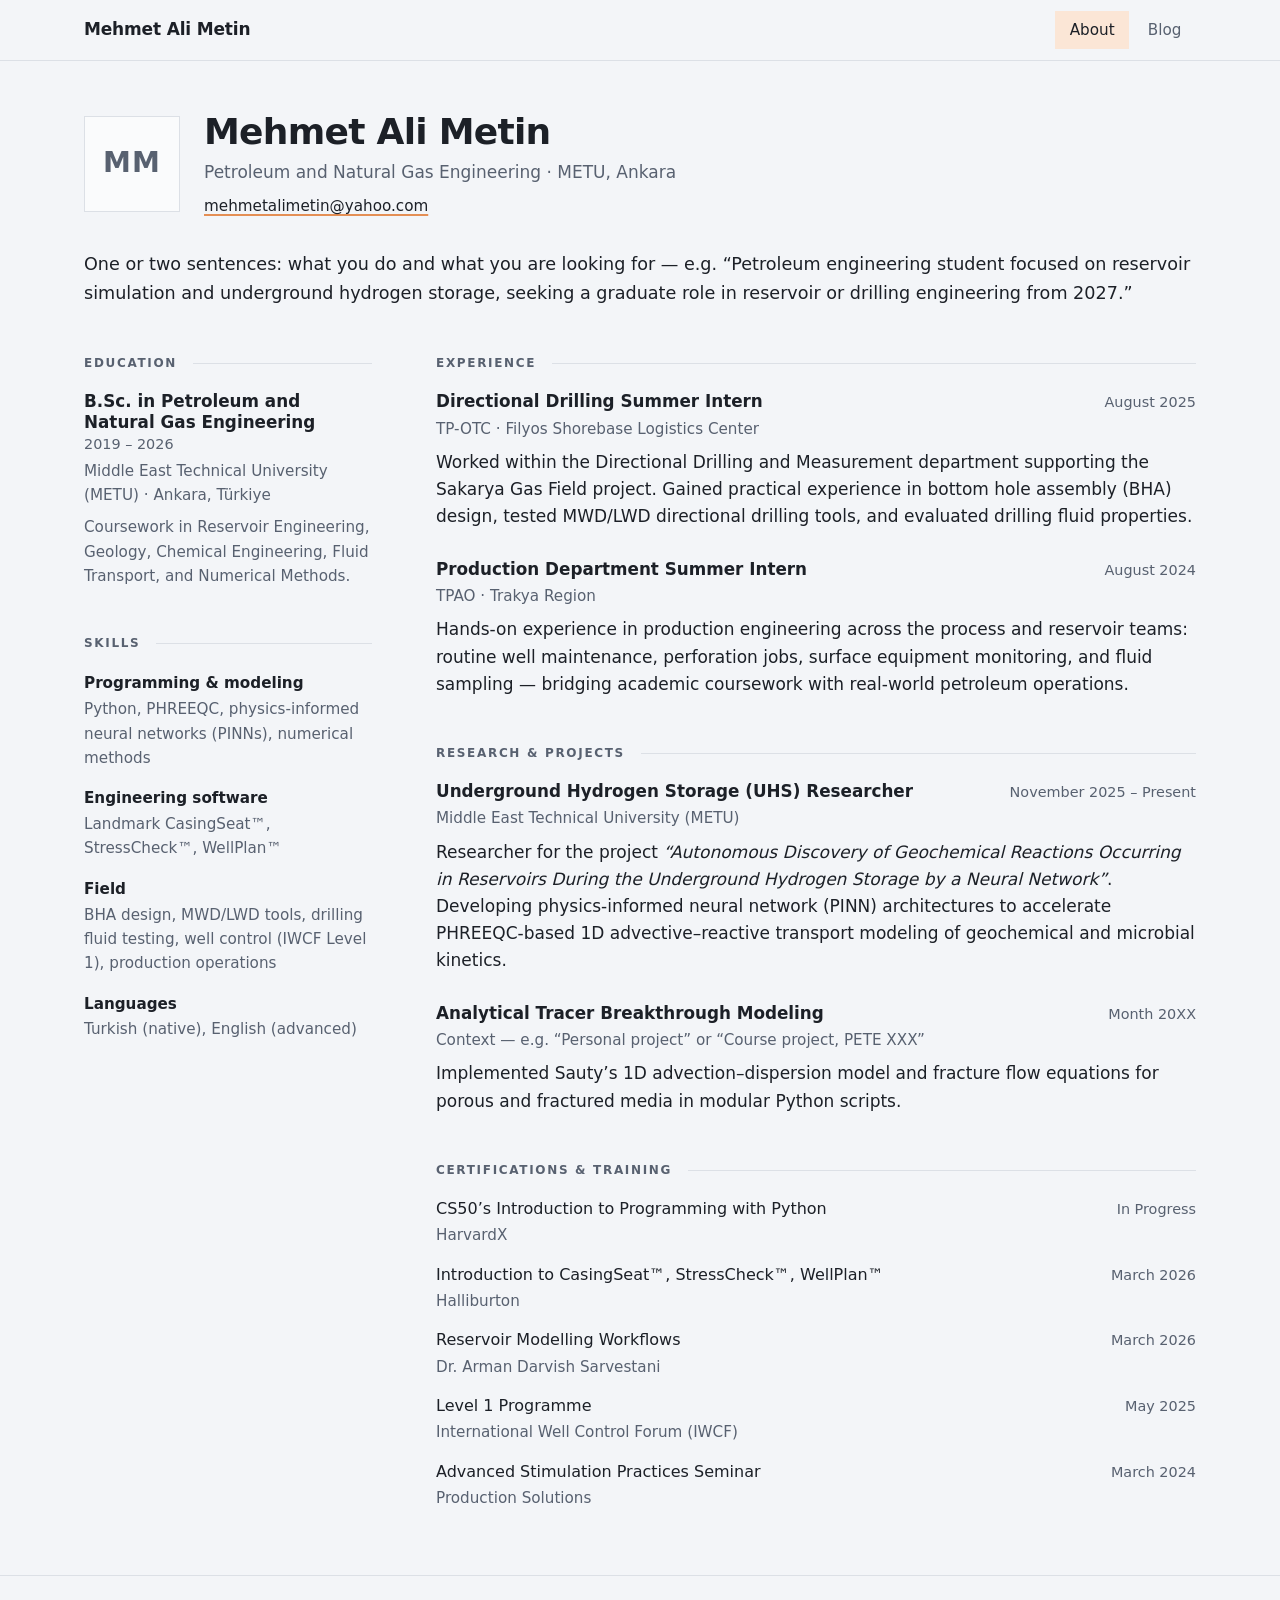
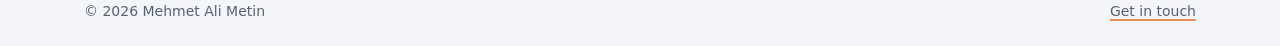
==== commit 7932b01f: "Minimal restyle: cool neutrals, pastel orange highlights, square corners - Palette: cold pastel whit" ====
--- a/index.html
+++ b/index.html
@@ -13,8 +13,8 @@
   <meta property="og:site_name" content="Mehmet Ali Metin">
   <meta name="twitter:card" content="summary">
   <meta name="color-scheme" content="light dark">
-  <meta name="theme-color" content="#fbfaf6" media="(prefers-color-scheme: light)">
-  <meta name="theme-color" content="#10141b" media="(prefers-color-scheme: dark)">
+  <meta name="theme-color" content="#f3f5f8" media="(prefers-color-scheme: light)">
+  <meta name="theme-color" content="#171a20" media="(prefers-color-scheme: dark)">
   <link rel="icon" type="image/svg+xml" href="assets/icon.svg">
   <link rel="alternate" type="application/rss+xml" title="Mehmet Ali Metin — Blog" href="blog/feed.xml">
   <link rel="stylesheet" href="style.css">
--- a/style.css
+++ b/style.css
@@ -2,44 +2,44 @@
    Mehmet Ali Metin — personal site
    One stylesheet for every page. Plain CSS, no build step.
 
-   Palette: taken from the sunflower-field photo.
-     sky   — links, accents, headings rules
-     sun   — small highlights (timeline dots, markers)
-     paper/ink — warm neutrals for background and text
+   Design: minimal. Cool neutral backgrounds, gray text, square corners.
+   Pastel orange is the only color and is used sparingly, as a highlight:
+   link underlines, the active menu item, hover and focus states.
    Light and dark values follow the visitor's system setting.
    ========================================================================== */
 
 :root {
   color-scheme: light dark;
 
-  /* Light palette */
-  --bg:        #fbfaf6;  /* warm paper */
-  --surface:   #ffffff;
-  --ink:       #1d2430;  /* main text */
-  --muted:     #545d6a;  /* secondary text */
-  --line:      #e6e3da;  /* borders, rules */
-  --accent:    #2a5a96;  /* sky blue */
-  --accent-bg: #e8eff8;  /* tinted sky for hovers/chips */
-  --sun:       #e0a526;  /* sunflower gold */
+  /* Light: cold pastel white */
+  --bg:          #f3f5f8;
+  --surface:     #fafbfc;
+  --ink:         #1c2027;   /* main text */
+  --muted:       #586170;   /* secondary text */
+  --line:        #dce0e6;   /* borders, rules */
+  --accent:      #e48f55;   /* pastel orange: underlines, markers */
+  --accent-ink:  #a4511a;   /* orange dark enough for text on --bg */
+  --accent-soft: #fbe6d6;   /* orange tint: active/hover backgrounds */
 
   --font-sans: system-ui, -apple-system, "Segoe UI", Roboto, "Helvetica Neue", Arial, sans-serif;
   --font-serif: Charter, "Bitstream Charter", "Sitka Text", Cambria, Georgia, serif;
   --font-mono: ui-monospace, "SF Mono", Menlo, Consolas, monospace;
 
-  --measure: 44rem;      /* max content width */
-  --radius: 10px;
+  --measure: 44rem;         /* reading width (blog) */
+  --measure-wide: 72rem;    /* About page on wide screens */
 }
 
 @media (prefers-color-scheme: dark) {
   :root {
-    --bg:        #10141b;
-    --surface:   #161c25;
-    --ink:       #e6e9ee;
-    --muted:     #9ba5b3;
-    --line:      #273140;
-    --accent:    #7fb0ec;
-    --accent-bg: #1c2a3d;
-    --sun:       #f2c14e;
+    /* Dark: cold pastel black */
+    --bg:          #171a20;
+    --surface:     #1d2128;
+    --ink:         #e3e6eb;
+    --muted:       #9aa2ae;
+    --line:        #2c313a;
+    --accent:      #f2b28a;
+    --accent-ink:  #f2b28a;
+    --accent-soft: #3a2c25;
   }
 }
 
@@ -58,38 +58,43 @@
   color: var(--ink);
   font-family: var(--font-sans);
   font-size: 1.0625rem;          /* 17px */
-  line-height: 1.65;
+  line-height: 1.6;
   min-height: 100vh;
   display: flex;
   flex-direction: column;
+  -webkit-font-smoothing: antialiased;
 }
 
 img { max-width: 100%; height: auto; display: block; }
 
+h1, h2, h3 { line-height: 1.25; margin: 0; color: var(--ink); font-weight: 600; }
+p { margin: 0; }
+
 a {
-  color: var(--accent);
-  text-decoration-thickness: 1px;
-  text-underline-offset: 0.18em;
-}
-a:hover { text-decoration-thickness: 2px; }
+  color: inherit;
+  text-decoration: underline;
+  text-decoration-color: var(--accent);
+  text-decoration-thickness: 1.5px;
+  text-underline-offset: 0.2em;
+  transition: color 0.15s ease, text-decoration-color 0.15s ease;
+}
+a:hover { color: var(--accent-ink); text-decoration-color: currentColor; }
 
 :focus-visible {
   outline: 2px solid var(--accent);
-  outline-offset: 3px;
-  border-radius: 3px;
-}
-
-h1, h2, h3 { line-height: 1.25; margin: 0; color: var(--ink); }
-
-::selection { background: var(--sun); color: #1d2430; }
+  outline-offset: 2px;
+}
+
+::selection { background: var(--accent-soft); color: var(--ink); }
 
 .skip-link {
   position: absolute;
   left: -999px;
   top: 0.5rem;
+  z-index: 10;
   background: var(--surface);
+  border: 1px solid var(--line);
   padding: 0.5rem 0.75rem;
-  border-radius: var(--radius);
 }
 .skip-link:focus { left: 0.5rem; }
 
@@ -102,39 +107,31 @@
   padding-inline: 1.25rem;
 }
 
-main { flex: 1; padding-block: 1rem 3rem; }
+main { flex: 1; padding-block: 0 4rem; }
+
+/* Header and footer keep the same width on every page, so the menu
+   doesn't move when switching between About and Blog. */
+.site-header .wrap,
+.site-footer .wrap { max-width: var(--measure-wide); }
 
 /* ---------- Site header / nav ---------- */
 
-.site-header {
-  border-bottom: 1px solid var(--line);
-}
+.site-header { border-bottom: 1px solid var(--line); }
 
 .site-header .wrap {
   display: flex;
   align-items: center;
   justify-content: space-between;
   gap: 1rem;
-  padding-block: 1rem;
+  min-height: 3.75rem;
 }
 
 .brand {
-  display: inline-flex;
-  align-items: center;
-  gap: 0.6rem;
-  font-weight: 650;
-  color: var(--ink);
+  font-weight: 600;
+  letter-spacing: -0.01em;
   text-decoration: none;
-  letter-spacing: -0.01em;
-}
-.brand::before {
-  content: "";
-  width: 0.75rem;
-  height: 0.75rem;
-  border-radius: 50%;
-  background: var(--sun);
-  box-shadow: 0 0 0 3px var(--accent-bg);
-}
+}
+.brand:hover { color: var(--ink); }
 
 .site-nav ul {
   display: flex;
@@ -146,17 +143,17 @@
 
 .site-nav a {
   display: block;
-  padding: 0.35rem 0.8rem;
-  border-radius: 999px;
-  color: var(--muted);
+  padding: 0.35rem 0.85rem;
+  color: var(--muted);
+  font-size: 0.95rem;
   text-decoration: none;
-  font-size: 0.95rem;
-  font-weight: 500;
-}
-.site-nav a:hover { color: var(--ink); background: var(--accent-bg); }
+  border: 1px solid transparent;
+}
+.site-nav a:hover { color: var(--ink); border-color: var(--line); }
 .site-nav a[aria-current="page"] {
-  color: var(--accent);
-  background: var(--accent-bg);
+  color: var(--ink);
+  background: var(--accent-soft);
+  border-color: var(--accent-soft);
 }
 
 /* ---------- Footer ---------- */
@@ -173,80 +170,74 @@
   gap: 0.5rem 1.5rem;
   padding-block: 1.5rem;
 }
-.site-footer p { margin: 0; }
-
-/* ---------- CV: profile ---------- */
+
+/* ---------- About page: profile ---------- */
 
 .profile {
   display: flex;
   align-items: center;
   gap: 1.5rem;
-  padding-block: 2.5rem 1.5rem;
+  padding-top: 3rem;
 }
 
 .avatar {
-  width: 104px;
-  height: 104px;
-  border-radius: 50%;
+  width: 96px;
+  height: 96px;
+  flex-shrink: 0;
   object-fit: cover;
-  flex-shrink: 0;
-  border: 3px solid var(--surface);
-  box-shadow: 0 0 0 1px var(--line);
-}
-
-/* Fallback when there is no photo: initials on the brand colors */
+  border: 1px solid var(--line);
+}
+
+/* Shown until a photo is added */
 .avatar-initials {
   display: grid;
   place-items: center;
-  background: var(--accent);
-  color: var(--bg);
-  font-size: 2.1rem;
-  font-weight: 700;
-  letter-spacing: 0.02em;
+  background: var(--surface);
+  color: var(--muted);
+  font-size: 1.75rem;
+  font-weight: 600;
+  letter-spacing: 0.04em;
 }
 
 .profile h1 {
-  font-size: clamp(1.8rem, 5vw, 2.4rem);
-  font-weight: 700;
+  font-size: clamp(1.75rem, 4.5vw, 2.25rem);
+  font-weight: 650;
   letter-spacing: -0.02em;
 }
 
-.profile .role {
-  margin: 0.25rem 0 0.6rem;
-  color: var(--muted);
-}
+.profile .role { margin-top: 0.3rem; color: var(--muted); }
 
 .contact {
   display: flex;
   flex-wrap: wrap;
-  gap: 0.25rem 1rem;
+  gap: 0.25rem 1.25rem;
   list-style: none;
-  margin: 0;
+  margin: 0.5rem 0 0;
   padding: 0;
   font-size: 0.95rem;
 }
 
 .summary {
-  margin: 0.5rem 0 0;
+  margin-top: 2rem;
   font-size: 1.1rem;
-  max-width: 38rem;
-}
-
-/* ---------- CV: sections ---------- */
-
-.cv-section { margin-top: 2.5rem; }
+  line-height: 1.65;
+}
+
+/* ---------- About page: sections ---------- */
+
+.cv-section { margin-top: 3rem; }
 
 .cv-section > h2,
 .section-title {
   display: flex;
   align-items: center;
-  gap: 0.75rem;
-  font-size: 0.8rem;
-  font-weight: 650;
+  gap: 1rem;
+  margin-bottom: 1.25rem;
+  color: var(--muted);
+  font-size: 0.75rem;
+  font-weight: 600;
+  letter-spacing: 0.14em;
   text-transform: uppercase;
-  letter-spacing: 0.12em;
-  color: var(--accent);
-  margin-bottom: 1.25rem;
 }
 .cv-section > h2::after,
 .section-title::after {
@@ -256,79 +247,52 @@
   background: var(--line);
 }
 
-/* Timeline of entries */
-.entries {
-  list-style: none;
-  margin: 0;
-  padding: 0 0 0 1.25rem;
-  border-left: 2px solid var(--line);
-}
-
-.entry {
-  position: relative;
-  margin-bottom: 1.75rem;
-}
-.entry:last-child { margin-bottom: 0; }
-.entry::before {
-  content: "";
-  position: absolute;
-  left: calc(-1.25rem - 6px);
-  top: 0.45rem;
-  width: 10px;
-  height: 10px;
-  border-radius: 50%;
-  background: var(--sun);
-  box-shadow: 0 0 0 3px var(--bg);
-}
+/* Entries: title + date on one line, organisation, description */
+.entries { list-style: none; margin: 0; padding: 0; }
+
+.entry + .entry { margin-top: 1.75rem; }
 
 .entry-head {
   display: flex;
   flex-wrap: wrap;
   justify-content: space-between;
   align-items: baseline;
-  gap: 0.15rem 1rem;
-}
-
-.entry h3 { font-size: 1.05rem; font-weight: 650; }
+  gap: 0.1rem 1.5rem;
+}
+
+.entry h3 { font-size: 1.05rem; }
 
 .entry .meta {
   color: var(--muted);
   font-size: 0.9rem;
+  font-variant-numeric: tabular-nums;
   white-space: nowrap;
 }
 
-.entry .org {
-  margin: 0.1rem 0 0.4rem;
-  color: var(--muted);
-  font-size: 0.95rem;
-}
-
-.entry p { margin: 0.4rem 0 0; }
-
-/* Compact timeline entries (certifications): title, issuer, date only */
-.entries-compact .entry { margin-bottom: 1rem; }
-.entries-compact .entry h3 { font-size: 1rem; font-weight: 600; }
-.entries-compact .entry .org { margin-bottom: 0; }
+.entry .org { margin-top: 0.15rem; color: var(--muted); font-size: 0.95rem; }
+
+.entry p:not(.org) { margin-top: 0.5rem; }
+
+/* Compact entries (certifications): title, issuer, date only */
+.entries-compact .entry + .entry { margin-top: 1rem; }
+.entries-compact .entry h3 { font-size: 1rem; font-weight: 500; }
 
 /* Skills */
 .skills { margin: 0; }
 .skills > div {
   display: grid;
   grid-template-columns: 12rem 1fr;
-  gap: 0.25rem 1.5rem;
-  padding-block: 0.6rem;
-  border-bottom: 1px solid var(--line);
-}
-.skills > div:first-child { padding-top: 0; }
-.skills > div:last-child { border-bottom: 0; }
+  gap: 0.2rem 1.5rem;
+}
+.skills > div + div { margin-top: 1rem; }
 .skills dt { font-weight: 600; }
 .skills dd { margin: 0; color: var(--muted); }
 
-/* ---------- CV: two-column layout ----------
-   Phones and narrow windows: one column, sections in reading order
+/* ---------- About page: two-column layout ----------
+   Phones and narrow windows: one column, in reading order
    (Education, Experience, Research, Certifications, Skills).
-   Wide screens and print: a static sidebar on the left (Education, Skills)
-   beside the main timeline (Experience, Research, Certifications). */
+   Wide screens and print: a sidebar on the left (Education, Skills)
+   beside the main column (Experience, Research, Certifications). */
 
 .cv-body { display: flex; flex-direction: column; }
 .cv-main, .cv-side { display: contents; }
@@ -339,109 +303,100 @@
 #skills         { order: 5; }
 
 @media (min-width: 960px) {
-  .page-cv .wrap { max-width: 72rem; }
+  .page-cv .wrap { max-width: var(--measure-wide); }
   .cv-body {
     display: grid;
-    grid-template-columns: 19rem minmax(0, 1fr);
-    gap: 0 3.5rem;
+    grid-template-columns: 18rem minmax(0, 1fr);
+    gap: 0 4rem;
     align-items: start;
   }
   .cv-main, .cv-side { display: block; }
-  .cv-side {
-    border-right: 1px solid var(--line);
-    padding-right: 2rem;
-    margin-right: -1.5rem;
-  }
-  .summary { max-width: 46rem; }
-}
-
-/* Sidebar (wide screens and print): static blocks, no timeline */
+}
+
+/* Sidebar (wide screens and print): stacked, smaller blocks */
 @media (min-width: 960px), print {
-  .cv-side .entries { border-left: 0; padding-left: 0; }
-  .cv-side .entry::before { display: none; }
+  .cv-side .entry-head { flex-direction: column; gap: 0; }
   .cv-side .entry .meta { white-space: normal; }
-  .cv-side .entry-head { flex-direction: column; gap: 0; }
-  .cv-side .entry p:not(.org) { font-size: 0.95rem; color: var(--muted); }
+  .cv-side .entry p:not(.org) { color: var(--muted); font-size: 0.95rem; }
   .cv-side .skills > div { grid-template-columns: 1fr; gap: 0.1rem; }
-  .cv-side .skills dt, .cv-side .skills dd { font-size: 0.95rem; }
+  .cv-side .skills dt,
+  .cv-side .skills dd { font-size: 0.95rem; }
 }
 
 /* ---------- Blog: index ---------- */
 
-.page-intro { padding-block: 2.5rem 0.5rem; }
+.page-intro { padding-top: 3rem; }
 .page-intro h1 {
-  font-size: clamp(1.8rem, 5vw, 2.4rem);
+  font-size: clamp(1.75rem, 4.5vw, 2.25rem);
+  font-weight: 650;
   letter-spacing: -0.02em;
 }
-.page-intro p { color: var(--muted); margin: 0.5rem 0 0; }
+.page-intro p { margin-top: 0.5rem; color: var(--muted); }
+.page-intro .feed-link { margin-top: 0.25rem; font-size: 0.9rem; }
 
 .post-list {
   list-style: none;
-  margin: 2rem 0 0;
+  margin: 2.5rem 0 0;
   padding: 0;
+  border-top: 1px solid var(--line);
 }
 
 .post-card {
   display: block;
-  padding: 1.1rem 1.25rem;
-  margin-bottom: 0.9rem;
-  background: var(--surface);
-  border: 1px solid var(--line);
-  border-radius: var(--radius);
-  color: inherit;
+  padding: 1.25rem 0;
+  border-bottom: 1px solid var(--line);
   text-decoration: none;
-  transition: border-color 0.15s ease, transform 0.15s ease;
-}
-.post-card:hover {
-  border-color: var(--accent);
-  transform: translateY(-1px);
-}
+}
+.post-card:hover { color: inherit; }
 .post-card h2 {
+  display: inline;
   font-size: 1.15rem;
+  text-decoration: underline;
+  text-decoration-color: transparent;
+  text-decoration-thickness: 1.5px;
+  text-underline-offset: 0.2em;
+  transition: text-decoration-color 0.15s ease;
+}
+.post-card:hover h2 { text-decoration-color: var(--accent); }
+.post-card time { display: block; margin-top: 0.2rem; color: var(--muted); font-size: 0.875rem; }
+.post-card p { margin-top: 0.5rem; color: var(--muted); }
+
+/* ---------- Blog: post ---------- */
+
+.post-header { padding-top: 3rem; padding-bottom: 1.5rem; border-bottom: 1px solid var(--line); }
+.post-header h1 {
+  font-size: clamp(1.75rem, 5vw, 2.4rem);
   font-weight: 650;
-  color: var(--accent);
-}
-.post-card time { display: block; color: var(--muted); font-size: 0.875rem; margin-top: 0.15rem; }
-.post-card p { margin: 0.5rem 0 0; color: var(--muted); }
-
-/* ---------- Blog: post ---------- */
-
-.post-header { padding-block: 2.5rem 1.5rem; border-bottom: 1px solid var(--line); }
-.post-header h1 {
-  font-size: clamp(1.8rem, 5.5vw, 2.6rem);
   letter-spacing: -0.02em;
 }
-.post-header .meta { color: var(--muted); margin: 0.6rem 0 0; font-size: 0.95rem; }
+.post-header .meta { margin-top: 0.6rem; color: var(--muted); font-size: 0.95rem; }
 
 .prose {
+  padding-top: 1.75rem;
   font-family: var(--font-serif);
   font-size: 1.15rem;
   line-height: 1.75;
-  padding-top: 1.5rem;
   overflow-wrap: break-word;
 }
 .prose > * { margin-block: 0; }
 .prose > * + * { margin-top: 1.1em; }
-.prose h2, .prose h3 {
-  font-family: var(--font-sans);
-  margin-top: 2em;
-}
-.prose h2 { font-size: 1.4rem; }
-.prose h3 { font-size: 1.15rem; }
+.prose h2, .prose h3 { font-family: var(--font-sans); margin-top: 2em; }
+.prose h2 { font-size: 1.35rem; }
+.prose h3 { font-size: 1.1rem; }
 .prose li + li { margin-top: 0.35em; }
 .prose blockquote {
   margin-inline: 0;
-  padding: 0.2em 0 0.2em 1.1em;
-  border-left: 3px solid var(--sun);
+  padding-left: 1.1em;
+  border-left: 2px solid var(--accent);
   color: var(--muted);
   font-style: italic;
 }
 .prose code {
   font-family: var(--font-mono);
   font-size: 0.85em;
-  background: var(--accent-bg);
-  padding: 0.1em 0.35em;
-  border-radius: 4px;
+  background: var(--surface);
+  border: 1px solid var(--line);
+  padding: 0.05em 0.3em;
 }
 .prose pre {
   font-family: var(--font-mono);
@@ -449,22 +404,32 @@
   line-height: 1.55;
   background: var(--surface);
   border: 1px solid var(--line);
-  border-radius: var(--radius);
   padding: 1rem;
   overflow-x: auto;
 }
-.prose pre code { background: none; padding: 0; font-size: inherit; }
-.prose img, .prose figure { margin-inline: 0; border-radius: var(--radius); }
-.prose figcaption { color: var(--muted); font-size: 0.9rem; font-family: var(--font-sans); margin-top: 0.4rem; }
+.prose pre code { background: none; border: 0; padding: 0; font-size: inherit; }
+.prose figure { margin-inline: 0; }
+.prose figcaption { margin-top: 0.4rem; color: var(--muted); font-family: var(--font-sans); font-size: 0.9rem; }
 .prose hr { border: 0; border-top: 1px solid var(--line); margin-block: 2em; }
 
 .back-link {
   display: inline-block;
   margin-top: 3rem;
   font-size: 0.95rem;
-  text-decoration: none;
-}
-.back-link:hover { text-decoration: underline; }
+}
+
+/* ---------- 404 ---------- */
+
+.not-found { padding-top: 4rem; }
+.not-found .code {
+  margin-bottom: 0.5rem;
+  color: var(--accent-ink);
+  font-size: 0.8rem;
+  font-weight: 600;
+  letter-spacing: 0.14em;
+}
+.not-found h1 { font-size: clamp(1.75rem, 4.5vw, 2.25rem); font-weight: 650; letter-spacing: -0.02em; }
+.not-found p:not(.code) { margin-top: 0.75rem; color: var(--muted); }
 
 /* ---------- Small screens ---------- */
 
@@ -476,27 +441,12 @@
     gap: 1rem;
     padding-top: 2rem;
   }
-  .avatar { width: 88px; height: 88px; }
-  .avatar-initials { font-size: 1.8rem; }
+  .avatar { width: 80px; height: 80px; }
+  .avatar-initials { font-size: 1.5rem; }
   .entry .meta { white-space: normal; }
-  .skills > div { grid-template-columns: 1fr; }
+  .skills > div { grid-template-columns: 1fr; gap: 0.1rem; }
   .prose { font-size: 1.08rem; }
 }
-
-/* ---------- 404 ---------- */
-
-.not-found { padding-block: 4rem; }
-.not-found .code {
-  font-size: 0.85rem;
-  font-weight: 650;
-  letter-spacing: 0.12em;
-  color: var(--accent);
-  margin: 0 0 0.5rem;
-}
-.not-found h1 { font-size: clamp(1.8rem, 5vw, 2.4rem); letter-spacing: -0.02em; }
-.not-found p { color: var(--muted); }
-
-.feed-link { font-size: 0.9rem; }
 
 /* ---------- Motion preference ---------- */
 
@@ -504,49 +454,45 @@
   * { transition: none !important; }
 }
 
-/* ---------- Print (CV as PDF): one A4 page, two columns ---------- */
+/* ---------- Print (About page as PDF): one A4 page, two columns ---------- */
 
 @page { size: A4; margin: 12mm 13mm; }
 
 @media print {
   :root {
-    --bg: #fff; --surface: #fff; --ink: #000; --muted: #333;
-    --line: #bbb; --accent: #000; --accent-bg: #fff; --sun: #777;
+    --bg: #fff; --surface: #fff; --ink: #000; --muted: #3a3a3a;
+    --line: #c4c4c4; --accent: #000; --accent-ink: #000; --accent-soft: #fff;
   }
   html { font-size: 9.2pt; }
   body { font-size: 1rem; line-height: 1.42; min-height: 0; display: block; }
   .site-header, .site-footer, .skip-link { display: none; }
   .wrap, .page-cv .wrap { max-width: none; padding: 0; }
   main { padding: 0; }
-  a { color: inherit; text-decoration: none; }
-
-  .profile { padding: 0 0 0.6rem; gap: 1.1rem; flex-direction: row; align-items: center; }
-  .avatar { width: 64px; height: 64px; border: 0; box-shadow: none; }
-  .avatar-initials { background: #fff; color: #000; border: 1px solid #000; font-size: 1.5rem; }
+  a { text-decoration: none; }
+
+  .profile { padding: 0; gap: 1.1rem; flex-direction: row; align-items: center; }
+  .avatar { width: 60px; height: 60px; border-color: #000; }
+  .avatar-initials { font-size: 1.4rem; color: #000; }
   .profile h1 { font-size: 2rem; }
-  .profile .role { margin: 0.1rem 0 0.2rem; }
-  .summary { font-size: 1.05rem; max-width: none; margin: 0; }
+  .profile .role { margin-top: 0.1rem; }
+  .contact { margin-top: 0.2rem; }
+  .summary { margin-top: 0.8rem; font-size: 1.05rem; line-height: 1.45; }
 
   .cv-body {
     display: grid;
     grid-template-columns: 30% minmax(0, 1fr);
-    gap: 0 1.6rem;
+    gap: 0 1.8rem;
     align-items: start;
   }
   .cv-main, .cv-side { display: block; }
-  .cv-side { border-right: 1px solid var(--line); padding-right: 1.1rem; margin-right: -0.5rem; }
-
-  .cv-section { margin-top: 1rem; }
-  .cv-section > h2 { margin-bottom: 0.55rem; font-size: 0.85rem; break-after: avoid; }
-  .entries { padding-left: 0.9rem; }
-  .entry { margin-bottom: 0.8rem; break-inside: avoid; }
-  .entry::before { left: calc(-0.9rem - 5px); top: 0.35rem; width: 8px; height: 8px; box-shadow: none;
-                   -webkit-print-color-adjust: exact; print-color-adjust: exact; }
+
+  .cv-section { margin-top: 1.1rem; }
+  .cv-section > h2 { margin-bottom: 0.55rem; font-size: 0.8rem; color: #000; break-after: avoid; }
+  .entry { break-inside: avoid; }
+  .entry + .entry { margin-top: 0.75rem; }
+  .entries-compact .entry + .entry { margin-top: 0.45rem; }
   .entry h3 { font-size: 1.05rem; }
-  .entry .org { margin: 0 0 0.15rem; font-size: 0.95rem; }
-  .entry p { margin-top: 0.15rem; }
-  .entry .meta { font-size: 0.9rem; }
-  .entries-compact .entry { margin-bottom: 0.5rem; }
-
-  .skills > div { padding-block: 0.35rem; }
-}
+  .entry .org { margin-top: 0; }
+  .entry p:not(.org) { margin-top: 0.15rem; }
+  .skills > div + div { margin-top: 0.5rem; }
+}
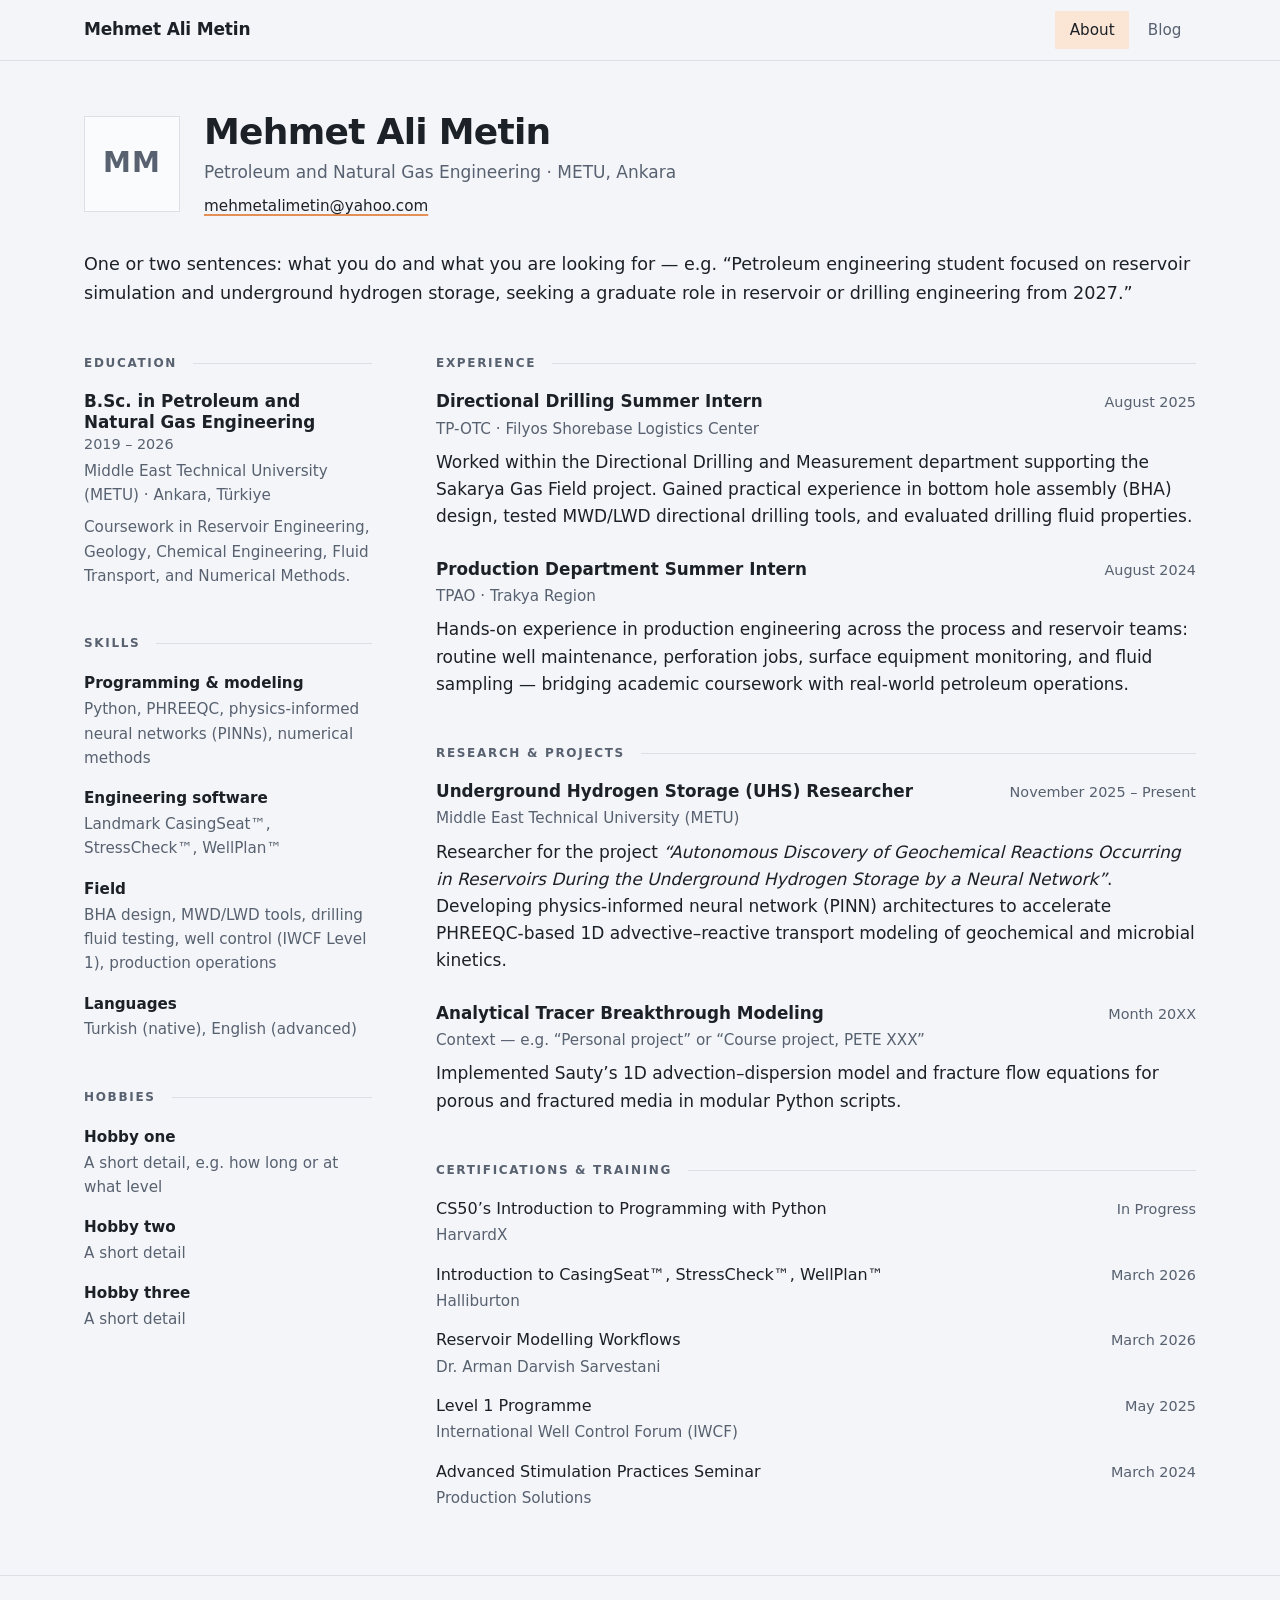
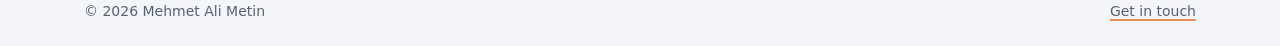
==== commit cba84aae: "Add a Hobbies section to the sidebar Placeholder entries (class="todo") in the same name + detail fo" ====
--- a/index.html
+++ b/index.html
@@ -60,7 +60,7 @@
     <p class="summary todo">One or two sentences: what you do and what you are looking for — e.g. “Petroleum engineering student focused on reservoir simulation and underground hydrogen storage, seeking a graduate role in reservoir or drilling engineering from 2027.”</p>
 
     <div class="cv-body">
-      <aside class="cv-side" aria-label="Education and skills">
+      <aside class="cv-side" aria-label="Education, skills and hobbies">
 
         <section class="cv-section" id="education">
           <h2>Education</h2>
@@ -95,6 +95,26 @@
             <div class="todo">
               <dt>Languages</dt>
               <dd>Turkish (native), English (advanced)</dd>
+            </div>
+          </dl>
+        </section>
+
+        <section class="cv-section" id="hobbies">
+          <h2>Hobbies</h2>
+          <!-- One <div> per hobby: name in <dt>, an optional short detail in <dd>.
+               Delete the <dd> line if a hobby needs no detail. -->
+          <dl class="skills todo">
+            <div>
+              <dt>Hobby one</dt>
+              <dd>A short detail, e.g. how long or at what level</dd>
+            </div>
+            <div>
+              <dt>Hobby two</dt>
+              <dd>A short detail</dd>
+            </div>
+            <div>
+              <dt>Hobby three</dt>
+              <dd>A short detail</dd>
             </div>
           </dl>
         </section>
--- a/style.css
+++ b/style.css
@@ -290,8 +290,8 @@
 
 /* ---------- About page: two-column layout ----------
    Phones and narrow windows: one column, in reading order
-   (Education, Experience, Research, Certifications, Skills).
-   Wide screens and print: a sidebar on the left (Education, Skills)
+   (Education, Experience, Research, Certifications, Skills, Hobbies).
+   Wide screens and print: a sidebar on the left (Education, Skills, Hobbies)
    beside the main column (Experience, Research, Certifications). */
 
 .cv-body { display: flex; flex-direction: column; }
@@ -301,6 +301,7 @@
 #research       { order: 3; }
 #certifications { order: 4; }
 #skills         { order: 5; }
+#hobbies        { order: 6; }
 
 @media (min-width: 960px) {
   .page-cv .wrap { max-width: var(--measure-wide); }
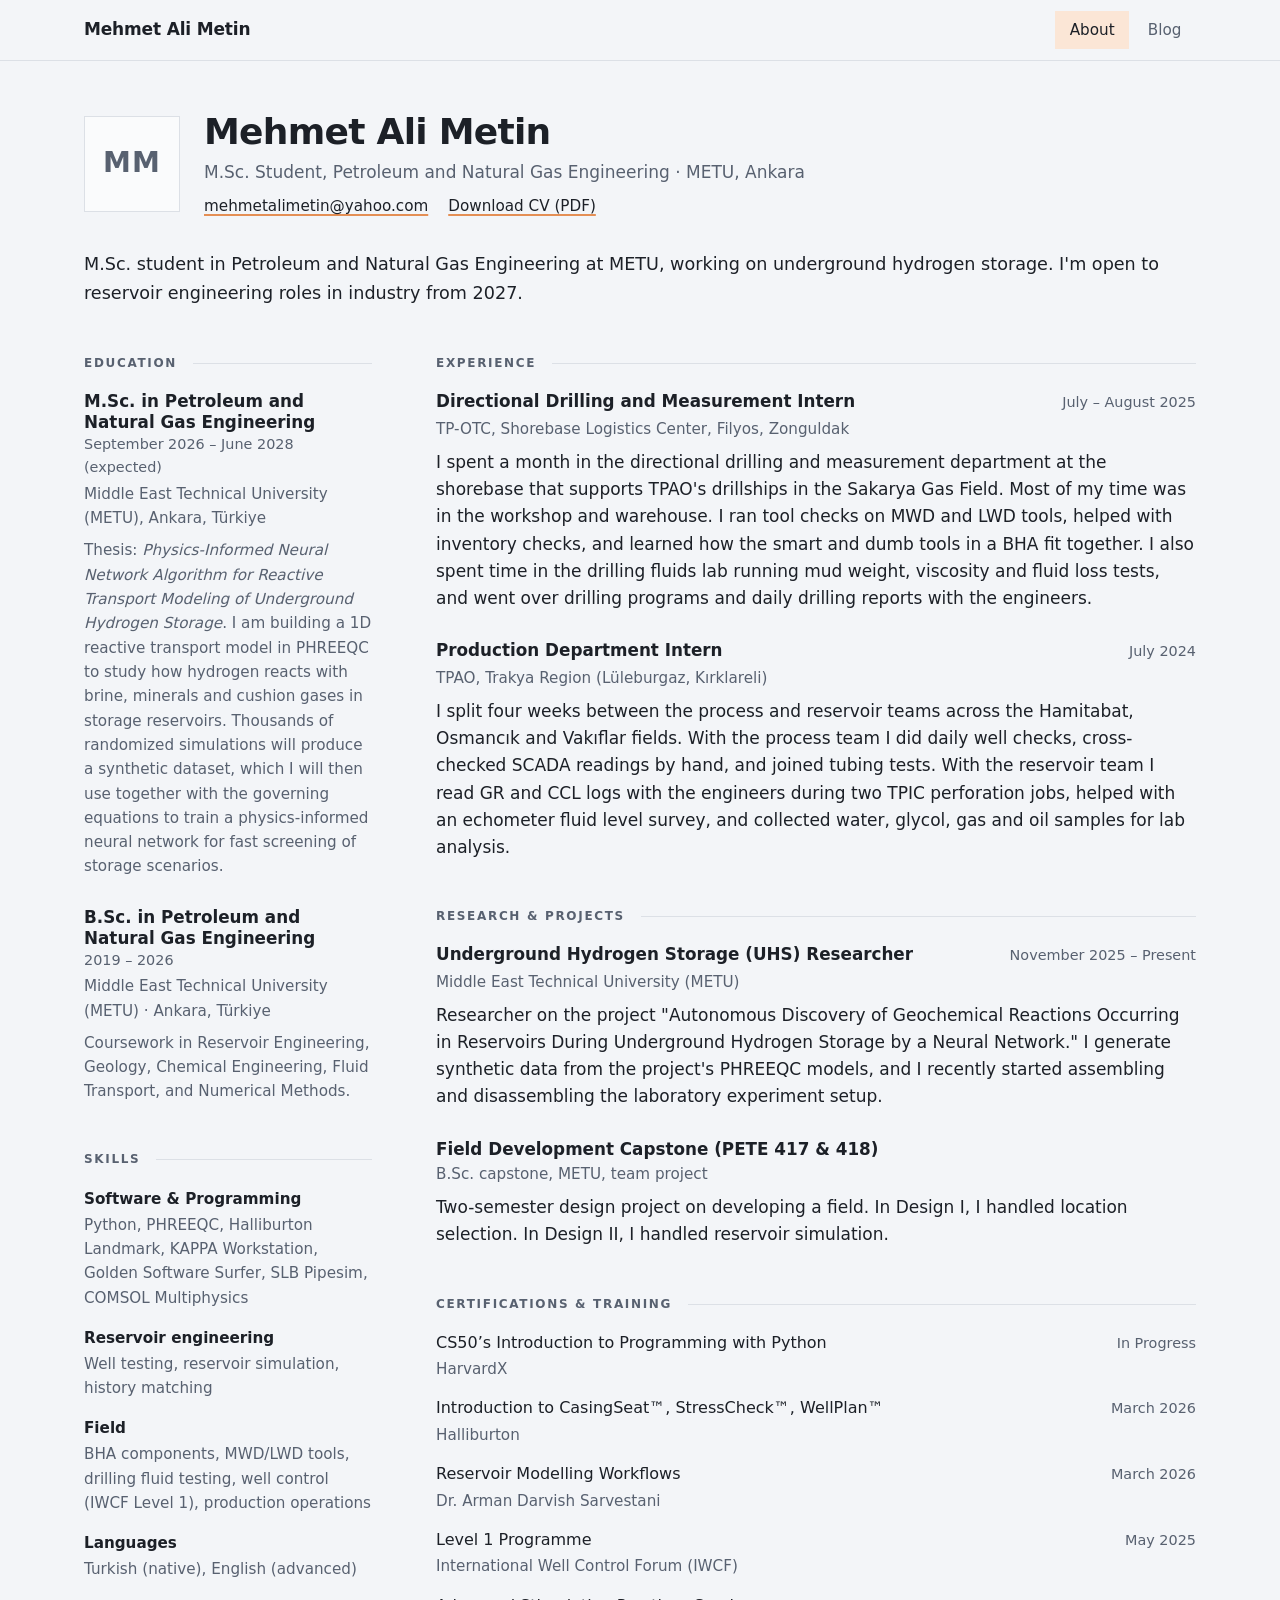
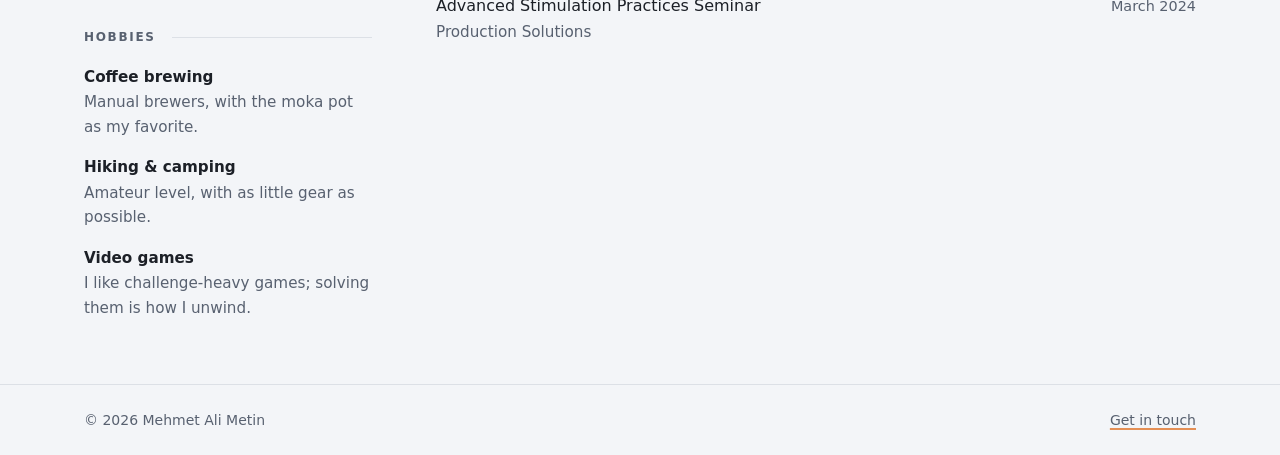
==== commit edd3474a: "Fill in website content: intro, M.Sc., skills, hobbies, experience, projects Co-Authored-By: Claude " ====
--- a/index.html
+++ b/index.html
@@ -50,14 +50,15 @@
       <div class="avatar avatar-initials todo" aria-hidden="true">MM</div>
       <div>
         <h1>Mehmet Ali Metin</h1>
-        <p class="role">Petroleum and Natural Gas Engineering · METU, Ankara</p>
+        <p class="role">M.Sc. Student, Petroleum and Natural Gas Engineering · METU, Ankara</p>
         <ul class="contact">
           <li><a href="mailto:mehmetalimetin@yahoo.com">mehmetalimetin@yahoo.com</a></li>
+          <li class="no-print"><a href="cv.pdf" download>Download CV (PDF)</a></li>
         </ul>
       </div>
     </section>
 
-    <p class="summary todo">One or two sentences: what you do and what you are looking for — e.g. “Petroleum engineering student focused on reservoir simulation and underground hydrogen storage, seeking a graduate role in reservoir or drilling engineering from 2027.”</p>
+    <p class="summary">M.Sc. student in Petroleum and Natural Gas Engineering at METU, working on underground hydrogen storage. I'm open to reservoir engineering roles in industry from 2027.</p>
 
     <div class="cv-body">
       <aside class="cv-side" aria-label="Education, skills and hobbies">
@@ -67,6 +68,14 @@
           <ol class="entries">
             <li class="entry">
               <div class="entry-head">
+                <h3>M.Sc. in Petroleum and Natural Gas Engineering</h3>
+                <span class="meta">September 2026 – June 2028 (expected)</span>
+              </div>
+              <p class="org">Middle East Technical University (METU), Ankara, Türkiye</p>
+              <p>Thesis: <em>Physics-Informed Neural Network Algorithm for Reactive Transport Modeling of Underground Hydrogen Storage</em>. I am building a 1D reactive transport model in PHREEQC to study how hydrogen reacts with brine, minerals and cushion gases in storage reservoirs. Thousands of randomized simulations will produce a synthetic dataset, which I will then use together with the governing equations to train a physics-informed neural network for fast screening of storage scenarios.</p>
+            </li>
+            <li class="entry">
+              <div class="entry-head">
                 <h3>B.Sc. in Petroleum and Natural Gas Engineering</h3>
                 <span class="meta todo">2019 – 2026</span>
               </div>
@@ -78,19 +87,18 @@
 
         <section class="cv-section" id="skills">
           <h2>Skills</h2>
-          <!-- Pre-filled from the rest of this CV. Check, add, remove. -->
           <dl class="skills">
             <div>
-              <dt>Programming &amp; modeling</dt>
-              <dd>Python, PHREEQC, physics-informed neural networks (PINNs), numerical methods</dd>
-            </div>
-            <div>
-              <dt>Engineering software</dt>
-              <dd>Landmark CasingSeat™, StressCheck™, WellPlan™</dd>
+              <dt>Software &amp; Programming</dt>
+              <dd>Python, PHREEQC, Halliburton Landmark, KAPPA Workstation, Golden Software Surfer, SLB Pipesim, COMSOL Multiphysics</dd>
+            </div>
+            <div>
+              <dt>Reservoir engineering</dt>
+              <dd>Well testing, reservoir simulation, history matching</dd>
             </div>
             <div>
               <dt>Field</dt>
-              <dd>BHA design, MWD/LWD tools, drilling fluid testing, well control (IWCF Level 1), production operations</dd>
+              <dd>BHA components, MWD/LWD tools, drilling fluid testing, well control (IWCF Level 1), production operations</dd>
             </div>
             <div class="todo">
               <dt>Languages</dt>
@@ -103,18 +111,18 @@
           <h2>Hobbies</h2>
           <!-- One <div> per hobby: name in <dt>, an optional short detail in <dd>.
                Delete the <dd> line if a hobby needs no detail. -->
-          <dl class="skills todo">
-            <div>
-              <dt>Hobby one</dt>
-              <dd>A short detail, e.g. how long or at what level</dd>
-            </div>
-            <div>
-              <dt>Hobby two</dt>
-              <dd>A short detail</dd>
-            </div>
-            <div>
-              <dt>Hobby three</dt>
-              <dd>A short detail</dd>
+          <dl class="skills">
+            <div>
+              <dt>Coffee brewing</dt>
+              <dd>Manual brewers, with the moka pot as my favorite.</dd>
+            </div>
+            <div>
+              <dt>Hiking &amp; camping</dt>
+              <dd>Amateur level, with as little gear as possible.</dd>
+            </div>
+            <div>
+              <dt>Video games</dt>
+              <dd>I like challenge-heavy games; solving them is how I unwind.</dd>
             </div>
           </dl>
         </section>
@@ -127,19 +135,19 @@
           <ol class="entries">
             <li class="entry">
               <div class="entry-head">
-                <h3>Directional Drilling Summer Intern</h3>
-                <span class="meta">August 2025</span>
-              </div>
-              <p class="org">TP-OTC · Filyos Shorebase Logistics Center</p>
-              <p>Worked within the Directional Drilling and Measurement department supporting the Sakarya Gas Field project. Gained practical experience in bottom hole assembly (BHA) design, tested MWD/LWD directional drilling tools, and evaluated drilling fluid properties.</p>
-            </li>
-            <li class="entry">
-              <div class="entry-head">
-                <h3>Production Department Summer Intern</h3>
-                <span class="meta">August 2024</span>
-              </div>
-              <p class="org">TPAO · Trakya Region</p>
-              <p>Hands-on experience in production engineering across the process and reservoir teams: routine well maintenance, perforation jobs, surface equipment monitoring, and fluid sampling — bridging academic coursework with real-world petroleum operations.</p>
+                <h3>Directional Drilling and Measurement Intern</h3>
+                <span class="meta">July – August 2025</span>
+              </div>
+              <p class="org">TP-OTC, Shorebase Logistics Center, Filyos, Zonguldak</p>
+              <p>I spent a month in the directional drilling and measurement department at the shorebase that supports TPAO's drillships in the Sakarya Gas Field. Most of my time was in the workshop and warehouse. I ran tool checks on MWD and LWD tools, helped with inventory checks, and learned how the smart and dumb tools in a BHA fit together. I also spent time in the drilling fluids lab running mud weight, viscosity and fluid loss tests, and went over drilling programs and daily drilling reports with the engineers.</p>
+            </li>
+            <li class="entry">
+              <div class="entry-head">
+                <h3>Production Department Intern</h3>
+                <span class="meta">July 2024</span>
+              </div>
+              <p class="org">TPAO, Trakya Region (Lüleburgaz, Kırklareli)</p>
+              <p>I split four weeks between the process and reservoir teams across the Hamitabat, Osmancık and Vakıflar fields. With the process team I did daily well checks, cross-checked SCADA readings by hand, and joined tubing tests. With the reservoir team I read GR and CCL logs with the engineers during two TPIC perforation jobs, helped with an echometer fluid level survey, and collected water, glycol, gas and oil samples for lab analysis.</p>
             </li>
           </ol>
         </section>
@@ -153,15 +161,14 @@
                 <span class="meta todo">November 2025 – Present</span>
               </div>
               <p class="org">Middle East Technical University (METU)</p>
-              <p>Researcher for the project <em>“Autonomous Discovery of Geochemical Reactions Occurring in Reservoirs During the Underground Hydrogen Storage by a Neural Network”</em>. Developing physics-informed neural network (PINN) architectures to accelerate PHREEQC-based 1D advective–reactive transport modeling of geochemical and microbial kinetics.</p>
-            </li>
-            <li class="entry">
-              <div class="entry-head">
-                <h3>Analytical Tracer Breakthrough Modeling</h3>
-                <span class="meta todo">Month 20XX</span>
-              </div>
-              <p class="org todo">Context — e.g. “Personal project” or “Course project, PETE XXX”</p>
-              <p>Implemented Sauty’s 1D advection–dispersion model and fracture flow equations for porous and fractured media in modular Python scripts.</p>
+              <p>Researcher on the project "Autonomous Discovery of Geochemical Reactions Occurring in Reservoirs During Underground Hydrogen Storage by a Neural Network." I generate synthetic data from the project's PHREEQC models, and I recently started assembling and disassembling the laboratory experiment setup.</p>
+            </li>
+            <li class="entry">
+              <div class="entry-head">
+                <h3>Field Development Capstone (PETE 417 &amp; 418)</h3>
+              </div>
+              <p class="org">B.Sc. capstone, METU, team project</p>
+              <p>Two-semester design project on developing a field. In Design I, I handled location selection. In Design II, I handled reservoir simulation.</p>
             </li>
           </ol>
         </section>
--- a/style.css
+++ b/style.css
@@ -457,7 +457,7 @@
 
 /* ---------- Print (About page as PDF): one A4 page, two columns ---------- */
 
-@page { size: A4; margin: 12mm 13mm; }
+@page { size: A4; margin: 10mm 12mm; }
 
 @media print {
   :root {
@@ -465,15 +465,13 @@
     --line: #c4c4c4; --accent: #000; --accent-ink: #000; --accent-soft: #fff;
   }
   html { font-size: 9.2pt; }
-  body { font-size: 1rem; line-height: 1.42; min-height: 0; display: block; }
-  .site-header, .site-footer, .skip-link { display: none; }
+  body { font-size: 1rem; line-height: 1.36; min-height: 0; display: block; }
+  .site-header, .site-footer, .skip-link, .avatar, .no-print { display: none; }
   .wrap, .page-cv .wrap { max-width: none; padding: 0; }
   main { padding: 0; }
   a { text-decoration: none; }
 
   .profile { padding: 0; gap: 1.1rem; flex-direction: row; align-items: center; }
-  .avatar { width: 60px; height: 60px; border-color: #000; }
-  .avatar-initials { font-size: 1.4rem; color: #000; }
   .profile h1 { font-size: 2rem; }
   .profile .role { margin-top: 0.1rem; }
   .contact { margin-top: 0.2rem; }
@@ -481,13 +479,13 @@
 
   .cv-body {
     display: grid;
-    grid-template-columns: 30% minmax(0, 1fr);
-    gap: 0 1.8rem;
+    grid-template-columns: 37% minmax(0, 1fr);
+    gap: 0 1.6rem;
     align-items: start;
   }
   .cv-main, .cv-side { display: block; }
 
-  .cv-section { margin-top: 1.1rem; }
+  .cv-section { margin-top: 0.9rem; }
   .cv-section > h2 { margin-bottom: 0.55rem; font-size: 0.8rem; color: #000; break-after: avoid; }
   .entry { break-inside: avoid; }
   .entry + .entry { margin-top: 0.75rem; }
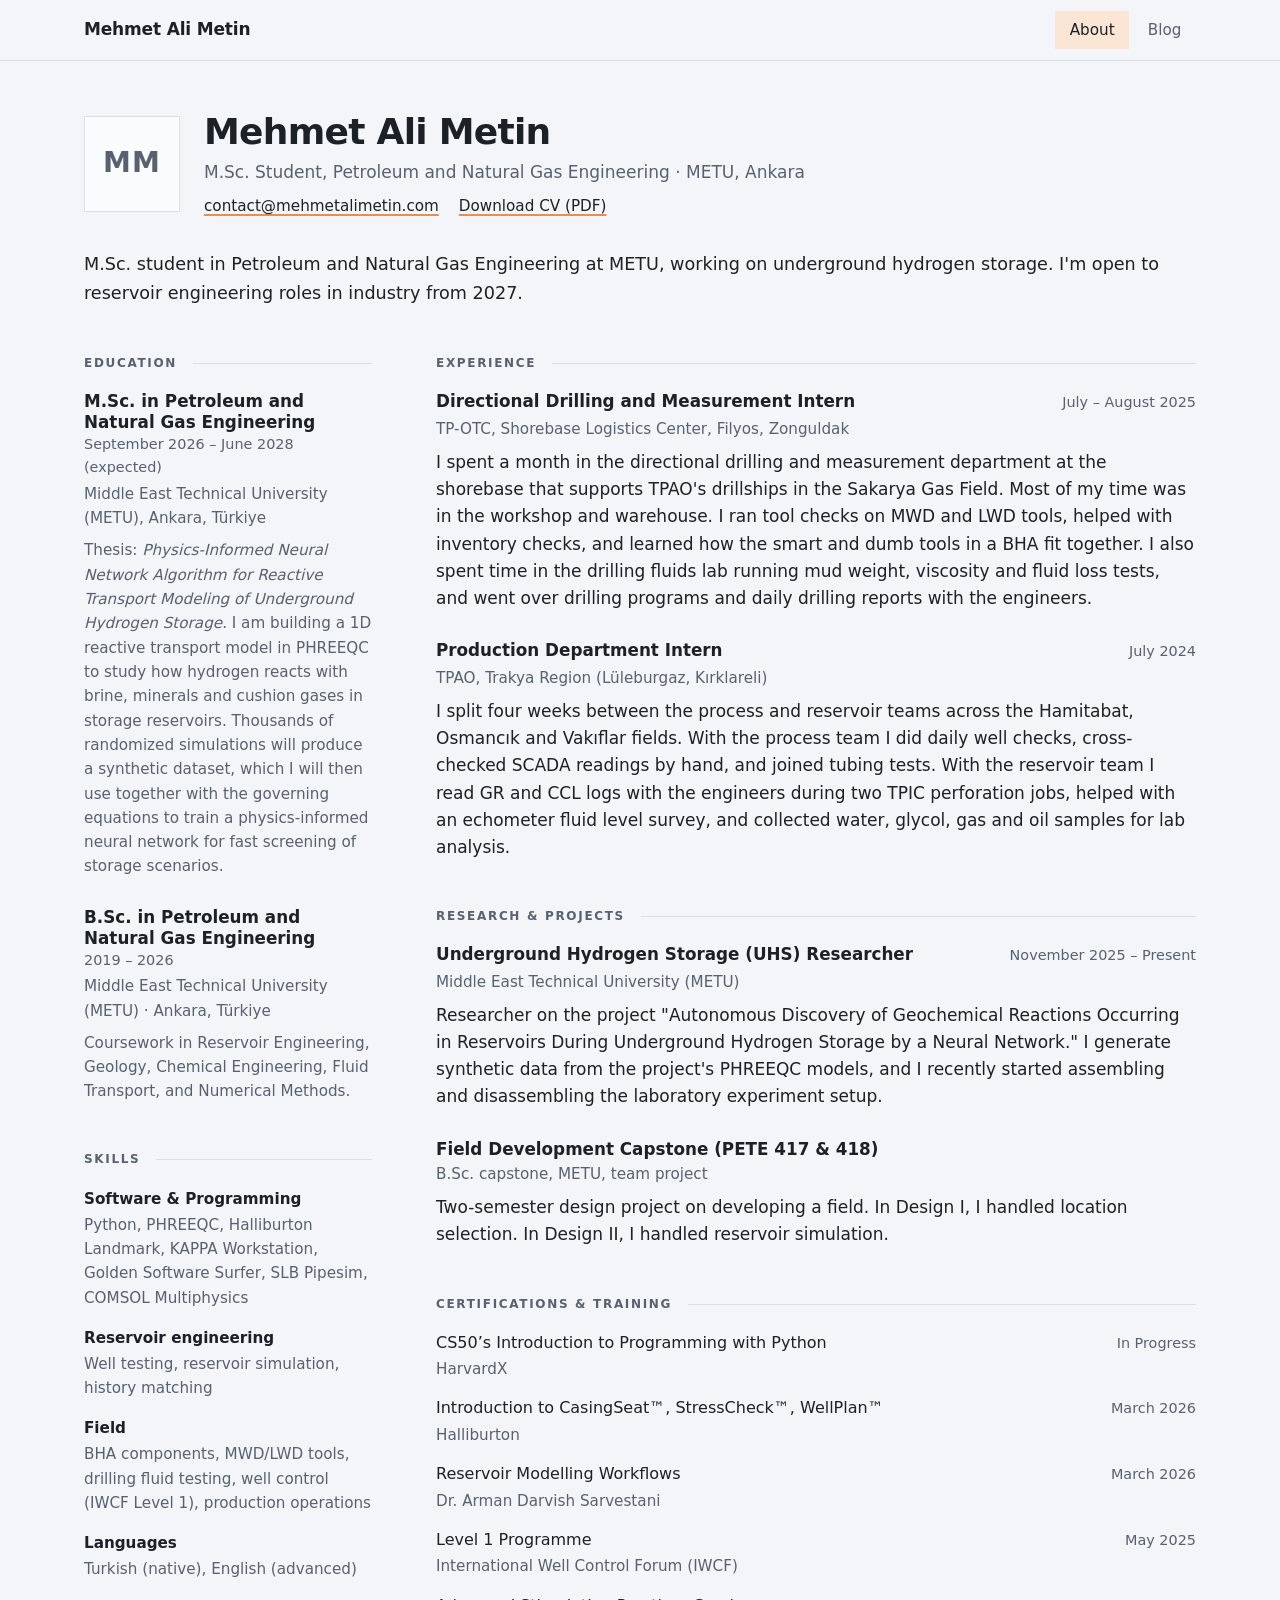
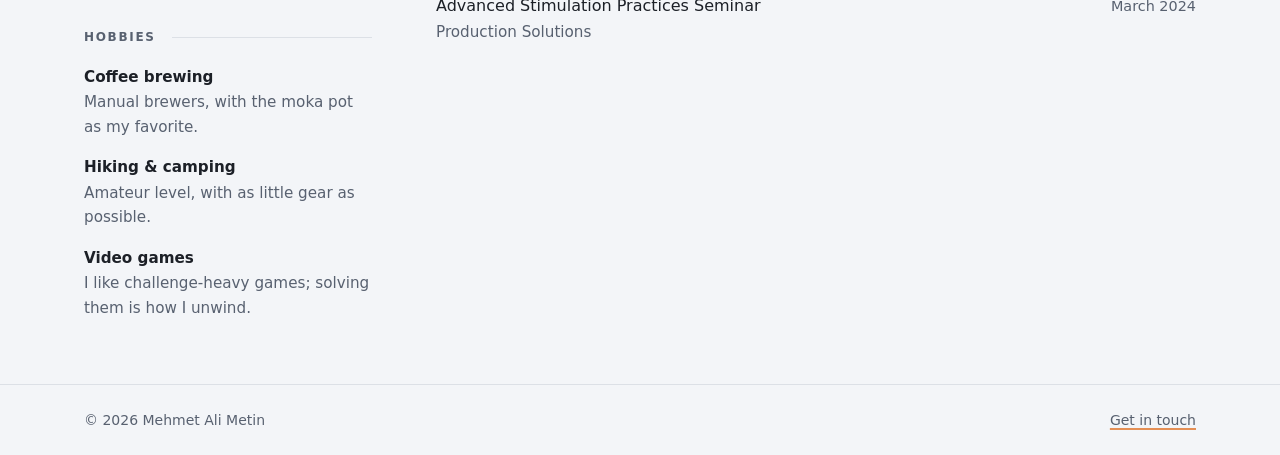
==== commit 303686c5: "Initial commit" ====
--- a/index.html
+++ b/index.html
@@ -5,11 +5,11 @@
   <meta name="viewport" content="width=device-width, initial-scale=1">
   <title>Mehmet Ali Metin</title>
   <meta name="description" content="Mehmet Ali Metin — Petroleum and Natural Gas Engineering, METU. CV and blog.">
-  <link rel="canonical" href="https://metinma.github.io/">
+  <link rel="canonical" href="https://mehmetalimetin.com/">
   <meta property="og:type" content="profile">
   <meta property="og:title" content="Mehmet Ali Metin">
   <meta property="og:description" content="Petroleum and Natural Gas Engineering, METU. CV and blog.">
-  <meta property="og:url" content="https://metinma.github.io/">
+  <meta property="og:url" content="https://mehmetalimetin.com/">
   <meta property="og:site_name" content="Mehmet Ali Metin">
   <meta name="twitter:card" content="summary">
   <meta name="color-scheme" content="light dark">
@@ -52,7 +52,7 @@
         <h1>Mehmet Ali Metin</h1>
         <p class="role">M.Sc. Student, Petroleum and Natural Gas Engineering · METU, Ankara</p>
         <ul class="contact">
-          <li><a href="mailto:mehmetalimetin@yahoo.com">mehmetalimetin@yahoo.com</a></li>
+          <li><a href="mailto:contact@mehmetalimetin.com">contact@mehmetalimetin.com</a></li>
           <li class="no-print"><a href="cv.pdf" download>Download CV (PDF)</a></li>
         </ul>
       </div>
@@ -221,7 +221,7 @@
   <footer class="site-footer">
     <div class="wrap">
       <p>© 2026 Mehmet Ali Metin</p>
-      <p><a href="mailto:mehmetalimetin@yahoo.com">Get in touch</a></p>
+      <p><a href="mailto:contact@mehmetalimetin.com">Get in touch</a></p>
     </div>
   </footer>
 </body>
